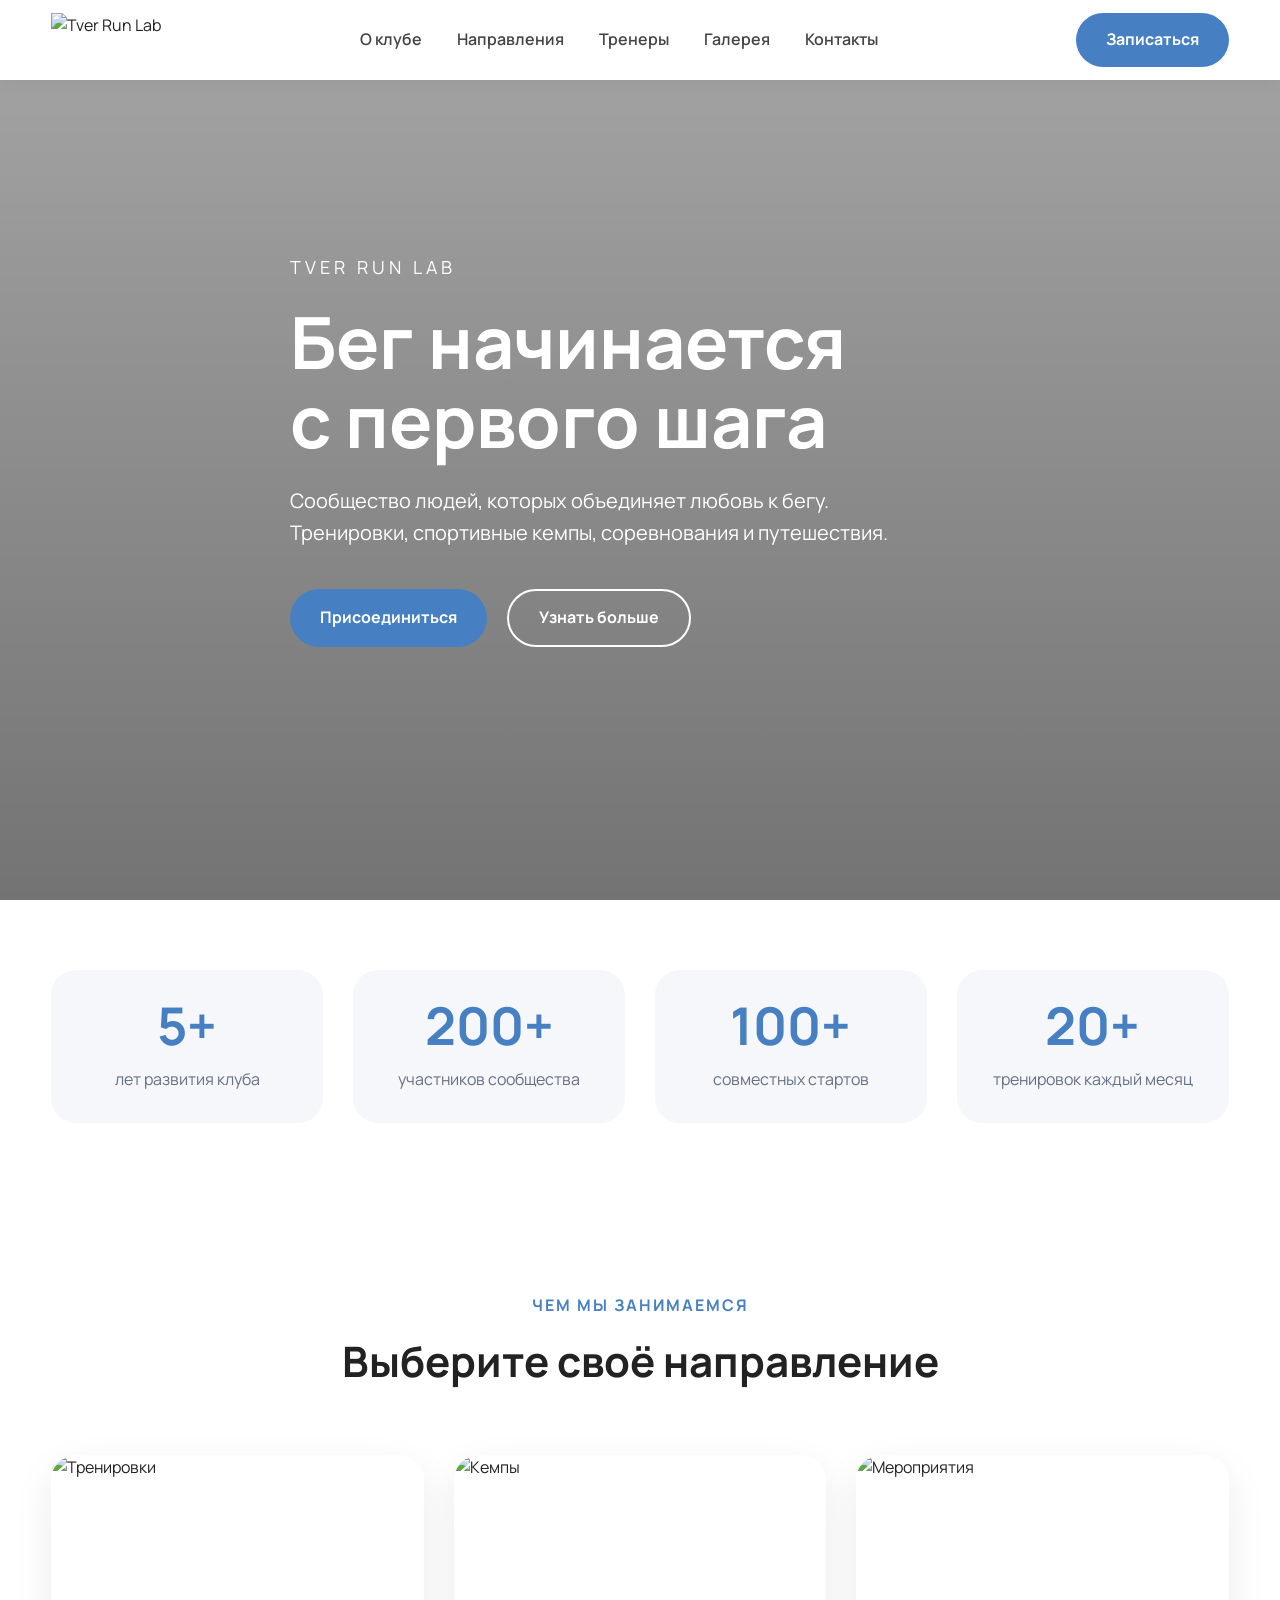
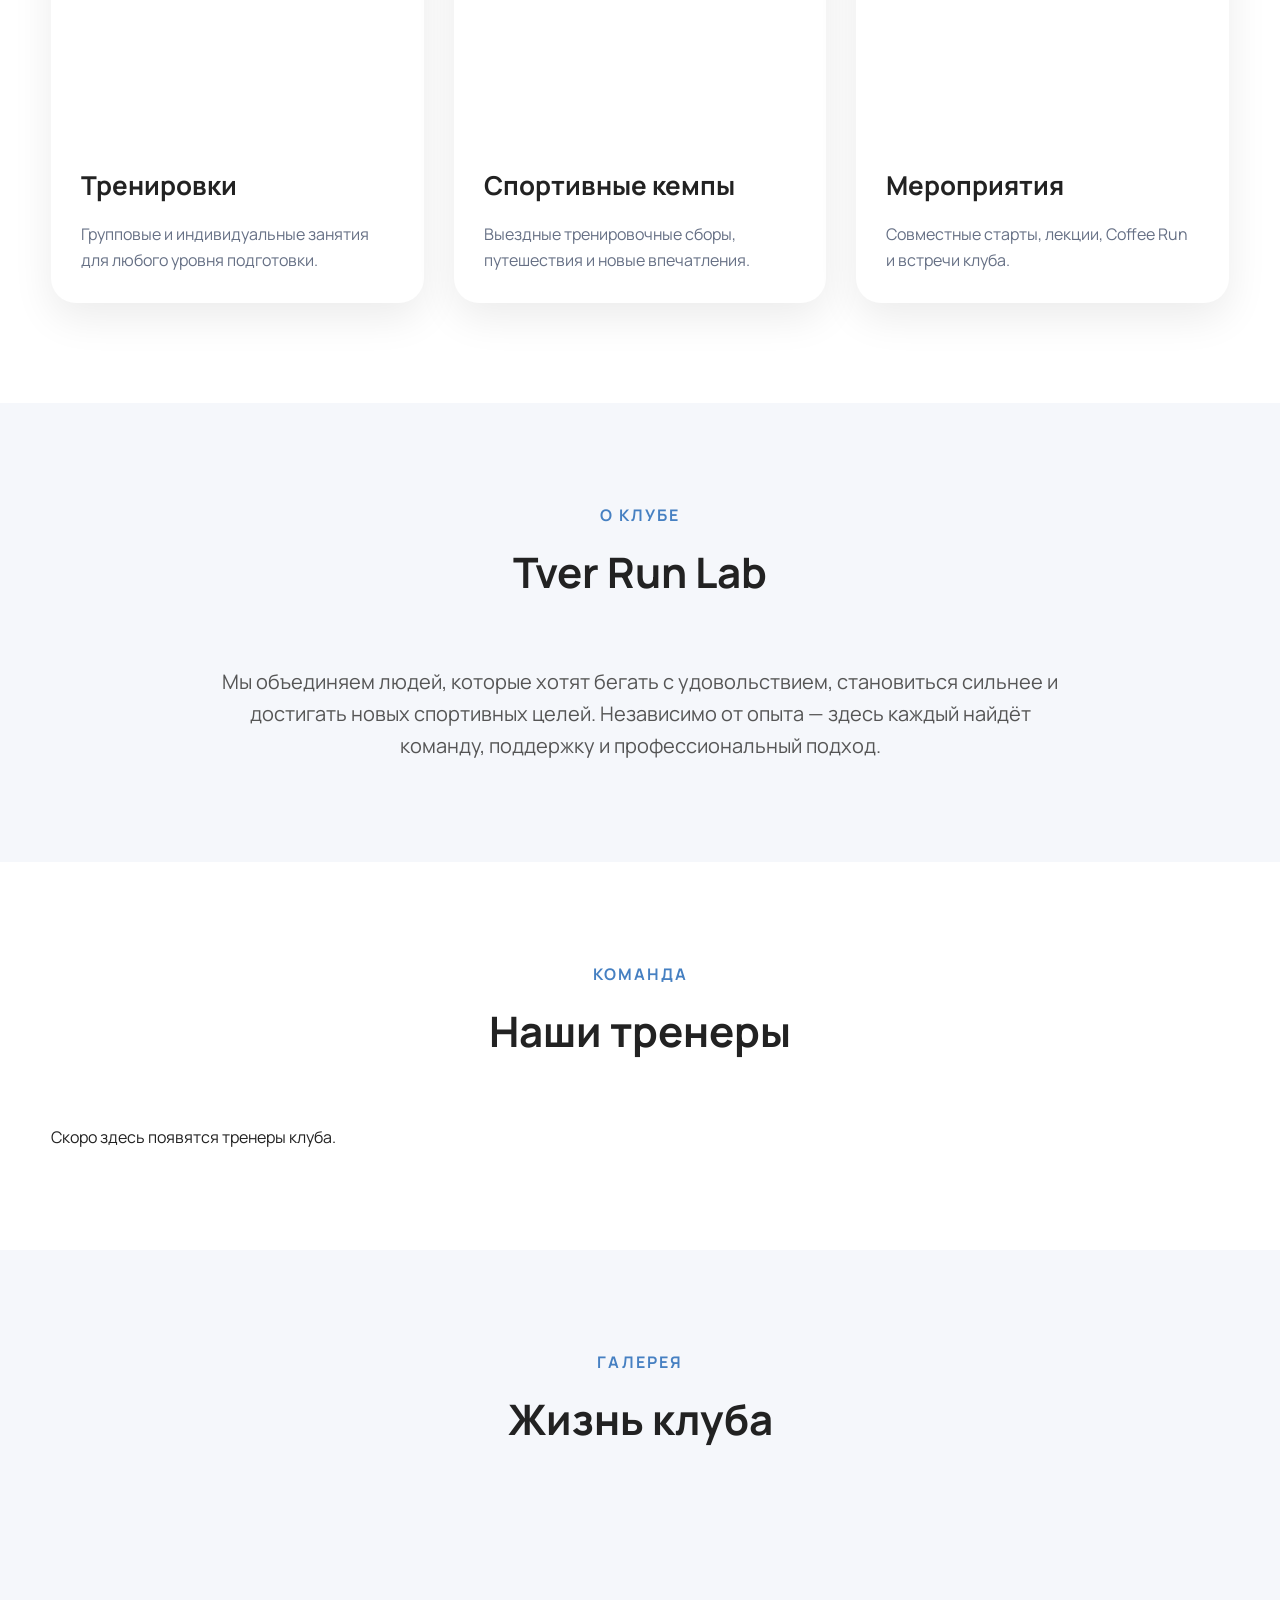
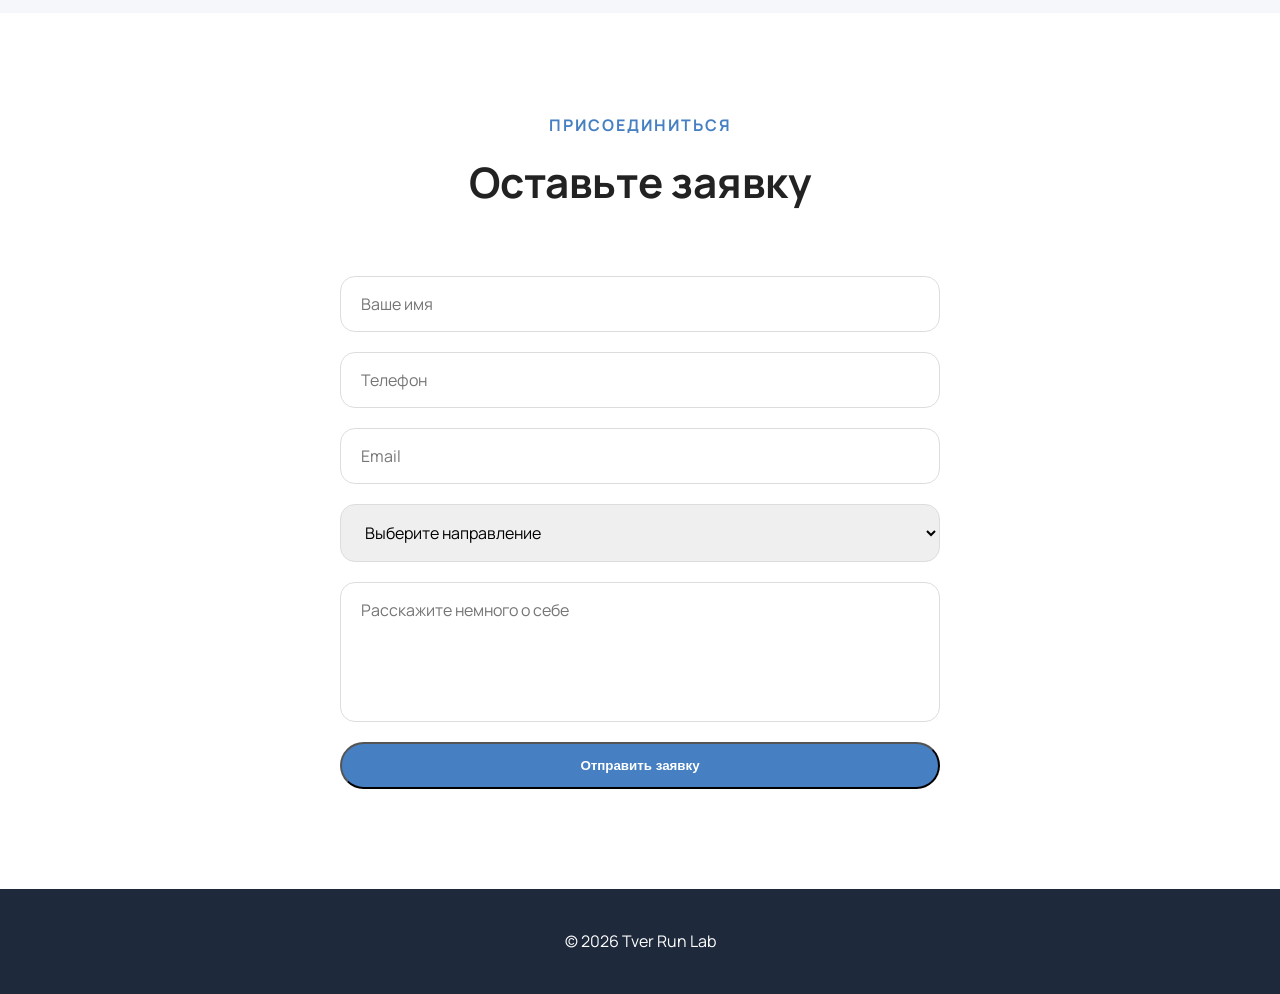
==== index.html @ f37afb6f "Первый вариант сайта Tver Run Lab" ====
<!DOCTYPE html>
<html lang="ru">

<head>
    <meta charset="UTF-8">
    <meta name="viewport" content="width=device-width, initial-scale=1.0">

    <title>Tver Run Lab | Беговой клуб Твери</title>

    <meta name="description"
        content="Tver Run Lab — беговой клуб Твери. Групповые и индивидуальные тренировки, спортивные кемпы, подготовка к соревнованиям и дружное беговое сообщество.">

    <link rel="stylesheet" href="assets/css/style.css">

    <link rel="preconnect" href="https://fonts.googleapis.com">
    <link rel="preconnect" href="https://fonts.gstatic.com" crossorigin>

    <link href="https://fonts.googleapis.com/css2?family=Manrope:wght@300;400;500;600;700;800&display=swap"
        rel="stylesheet">
</head>

<body>

    <!-- ================= HEADER ================= -->

    <header class="header">

        <div class="container">

            <a href="#" class="logo">
                <img src="assets/img/logo/logo.png" alt="Tver Run Lab">
            </a>

            <nav class="nav">

                <a href="#about">О клубе</a>
                <a href="#directions">Направления</a>
                <a href="#coaches">Тренеры</a>
                <a href="#gallery">Галерея</a>
                <a href="#contacts">Контакты</a>

            </nav>

            <a href="#registration" class="btn btn-primary">
                Записаться
            </a>

        </div>

    </header>

    <!-- ================= HERO ================= -->

    <section class="hero">

        <div class="hero-overlay"></div>

        <div class="container hero-content">

            <span class="hero-label">
                TVER RUN LAB
            </span>

            <h1>
                Бег начинается
                <br>
                с первого шага
            </h1>

            <p>
                Сообщество людей, которых объединяет любовь к бегу.
                Тренировки, спортивные кемпы, соревнования и путешествия.
            </p>

            <div class="hero-buttons">

                <a href="#registration" class="btn btn-primary">
                    Присоединиться
                </a>

                <a href="#about" class="btn btn-outline">
                    Узнать больше
                </a>

            </div>

        </div>
     </section>
<!-- ================= СТАТИСТИКА ================= -->

<section class="stats">

    <div class="container">

        <div class="stats-grid">


            <div class="stat-item">

                <strong>5+</strong>

                <span>
                    лет развития клуба
                </span>

            </div>


            <div class="stat-item">

                <strong>200+</strong>

                <span>
                    участников сообщества
                </span>

            </div>


            <div class="stat-item">

                <strong>100+</strong>

                <span>
                    совместных стартов
                </span>

            </div>


            <div class="stat-item">

                <strong>20+</strong>

                <span>
                    тренировок каждый месяц
                </span>

            </div>


        </div>

    </div>

</section>

    <!-- ================= НАПРАВЛЕНИЯ ================= -->

    <section id="directions" class="section">

        <div class="container">

            <div class="section-title">

                <span>Чем мы занимаемся</span>

                <h2>Выберите своё направление</h2>

            </div>

            <div class="cards">

                <article class="card">

                    <img src="assets/img/training/training.jpg" alt="Тренировки">

                    <div class="card-content">

                        <h3>Тренировки</h3>

                        <p>
                            Групповые и индивидуальные занятия для любого уровня подготовки.
                        </p>

                    </div>

                </article>

                <article class="card">

                    <img src="assets/img/camps/camp.jpg" alt="Кемпы">

                    <div class="card-content">

                        <h3>Спортивные кемпы</h3>

                        <p>
                            Выездные тренировочные сборы, путешествия и новые впечатления.
                        </p>

                    </div>

                </article>

                <article class="card">

                    <img src="assets/img/events/event.jpg" alt="Мероприятия">

                    <div class="card-content">

                        <h3>Мероприятия</h3>

                        <p>
                            Совместные старты, лекции, Coffee Run и встречи клуба.
                        </p>

                    </div>

                </article>

            </div>

        </div>

    </section>

    <!-- ================= О КЛУБЕ ================= -->

    <section id="about" class="section light">

        <div class="container">

            <div class="section-title">

                <span>О клубе</span>

                <h2>Tver Run Lab</h2>

            </div>

            <p class="about-text">

                Мы объединяем людей, которые хотят бегать с удовольствием,
                становиться сильнее и достигать новых спортивных целей.
                Независимо от опыта — здесь каждый найдёт команду,
                поддержку и профессиональный подход.

            </p>

        </div>

    </section>

    <!-- ================= ТРЕНЕРЫ ================= -->

    <section id="coaches" class="section">

        <div class="container">

            <div class="section-title">

                <span>Команда</span>

                <h2>Наши тренеры</h2>

            </div>

            <p class="coming">

                Скоро здесь появятся тренеры клуба.

            </p>

        </div>

    </section>

    <!-- ================= ГАЛЕРЕЯ ================= -->

    <section id="gallery" class="section light">

        <div class="container">

            <div class="section-title">

                <span>Галерея</span>

                <h2>Жизнь клуба</h2>

            </div>

        </div>

    </section>

    <!-- ================= РЕГИСТРАЦИЯ ================= -->

    <section id="registration" class="section">

        <div class="container">

            <div class="section-title">

                <span>Присоединиться</span>

                <h2>Оставьте заявку</h2>

            </div>

            <form class="registration-form">

                <input type="text" placeholder="Ваше имя" required>

                <input type="tel" placeholder="Телефон" required>

                <input type="email" placeholder="Email">

                <select>

                    <option>Выберите направление</option>
                    <option>Групповые тренировки</option>
                    <option>Индивидуальные занятия</option>
                    <option>Спортивный кемп</option>
                    <option>Подготовка к соревнованиям</option>

                </select>

                <textarea placeholder="Расскажите немного о себе"></textarea>

                <button class="btn btn-primary" type="submit">
                    Отправить заявку
                </button>

            </form>

        </div>

    </section>

    <!-- ================= FOOTER ================= -->

    <footer id="contacts" class="footer">

        <div class="container">

            <p>
                © 2026 Tver Run Lab
            </p>

        </div>

    </footer>

    <script src="assets/js/script.js"></script>

</body>

</html>
---- assets/css/style.css ----
/* =========================
   TVER RUN LAB
   Main Styles
========================= */

:root {

    --primary: #4680c2;
    --primary-dark: #315f95;
    --accent: #6fa8ff;

    --text: #222;
    --gray: #667085;

    --bg: #ffffff;
    --light: #f5f7fb;

    --shadow: 0 15px 40px rgba(0,0,0,.08);

}


/* =========================
   RESET
========================= */


* {
    margin:0;
    padding:0;
    box-sizing:border-box;
}


html {
    scroll-behavior:smooth;
}


body {

    font-family:"Manrope", Arial, sans-serif;

    color:var(--text);

    background:var(--bg);

    line-height:1.6;

}


img {

    max-width:100%;

    display:block;

}


a {

    text-decoration:none;

    color:inherit;

}


/* =========================
   CONTAINER
========================= */


.container {

    width:min(1200px,92%);

    margin:auto;

}


/* =========================
   BUTTONS
========================= */


.btn {

    display:inline-flex;

    align-items:center;

    justify-content:center;

    padding:14px 30px;

    border-radius:40px;

    font-weight:700;

    transition:.3s;

    cursor:pointer;

}


.btn-primary {

    background:var(--primary);

    color:white;

}


.btn-primary:hover {

    background:var(--primary-dark);

    transform:translateY(-3px);

}


.btn-outline {

    border:2px solid white;

    color:white;

}


.btn-outline:hover {

    background:white;

    color:var(--primary);

}


/* =========================
   HEADER
========================= */


.header {

    position:fixed;

    top:0;

    left:0;

    width:100%;

    height:80px;

    background:white;

    z-index:1000;

    box-shadow:0 5px 20px rgba(0,0,0,.05);

}


.header .container {

    height:100%;

    display:flex;

    align-items:center;

    justify-content:space-between;

}


.logo img {

    height:55px;

}


.nav {

    display:flex;

    gap:35px;

}


.nav a {

    font-weight:600;

    color:#444;

    transition:.3s;

}


.nav a:hover {

    color:var(--primary);

}


/* =========================
   HERO
========================= */


.hero {

    height:100vh;

    min-height:650px;

    position:relative;

    display:flex;

    align-items:center;

    background:

    linear-gradient(
        rgba(0,0,0,.35),
        rgba(0,0,0,.55)
    ),

    url("../img/hero/hero.jpg");

    background-size:cover;

    background-position:center;

}


.hero-content {

    position:relative;

    z-index:2;

    color:white;

    max-width:700px;

}


.hero-label {

    display:block;

    font-size:18px;

    letter-spacing:4px;

    margin-bottom:20px;

}


.hero h1 {

    font-size:clamp(42px,6vw,72px);

    line-height:1.1;

    margin-bottom:25px;

}


.hero p {

    font-size:20px;

    max-width:600px;

    margin-bottom:40px;

}


.hero-buttons {

    display:flex;

    gap:20px;

}


/* =========================
   SECTIONS
========================= */


.section {

    padding:100px 0;

}


.section.light {

    background:var(--light);

}


.section-title {

    text-align:center;

    margin-bottom:60px;

}


.section-title span {

    color:var(--primary);

    font-weight:700;

    text-transform:uppercase;

    letter-spacing:2px;

}


.section-title h2 {

    font-size:42px;

    margin-top:10px;

}


/* =========================
   CARDS
========================= */


.cards {

    display:grid;

    grid-template-columns:repeat(3,1fr);

    gap:30px;

}


.card {

    background:white;

    border-radius:25px;

    overflow:hidden;

    box-shadow:var(--shadow);

    transition:.3s;

}


.card:hover {

    transform:translateY(-10px);

}


.card img {

    height:280px;

    width:100%;

    object-fit:cover;

}


.card-content {

    padding:30px;

}


.card h3 {

    font-size:26px;

    margin-bottom:15px;

}


.card p {

    color:var(--gray);

}


/* =========================
   ABOUT
========================= */


.about-text {

    max-width:850px;

    margin:auto;

    text-align:center;

    font-size:20px;

    color:#555;

}


/* =========================
   FORM
========================= */


.registration-form {

    max-width:600px;

    margin:auto;

    display:flex;

    flex-direction:column;

    gap:20px;

}


.registration-form input,
.registration-form select,
.registration-form textarea {

    padding:16px 20px;

    border:1px solid #ddd;

    border-radius:15px;

    font-size:16px;

    font-family:inherit;

}


.registration-form textarea {

    height:140px;

    resize:none;

}


/* =========================
   FOOTER
========================= */


.footer {

    background:#1e293b;

    color:white;

    padding:40px 0;

    text-align:center;

}


/* =========================
   MOBILE
========================= */


@media(max-width:900px){


    .nav {

        display:none;

    }


    .cards {

        grid-template-columns:1fr;

    }


    .hero h1 {

        font-size:42px;

    }


    .hero-buttons {

        flex-direction:column;

        align-items:flex-start;

    }


    .section-title h2 {

        font-size:32px;

    }


}
/* =========================
   STATS
========================= */


.stats {

    background:white;

    padding:70px 0;

}


.stats-grid {

    display:grid;

    grid-template-columns:repeat(4,1fr);

    gap:30px;

}


.stat-item {

    text-align:center;

    padding:30px;

    background:var(--light);

    border-radius:25px;

    transition:.3s;

}


.stat-item:hover {

    transform:translateY(-8px);

    box-shadow:var(--shadow);

}


.stat-item strong {

    display:block;

    font-size:52px;

    line-height:1;

    color:var(--primary);

    margin-bottom:15px;

}


.stat-item span {

    color:var(--gray);

    font-size:16px;

}


/* mobile */

@media(max-width:900px){

    .stats-grid {

        grid-template-columns:repeat(2,1fr);

    }

}


@media(max-width:500px){

    .stats-grid {

        grid-template-columns:1fr;

    }

}
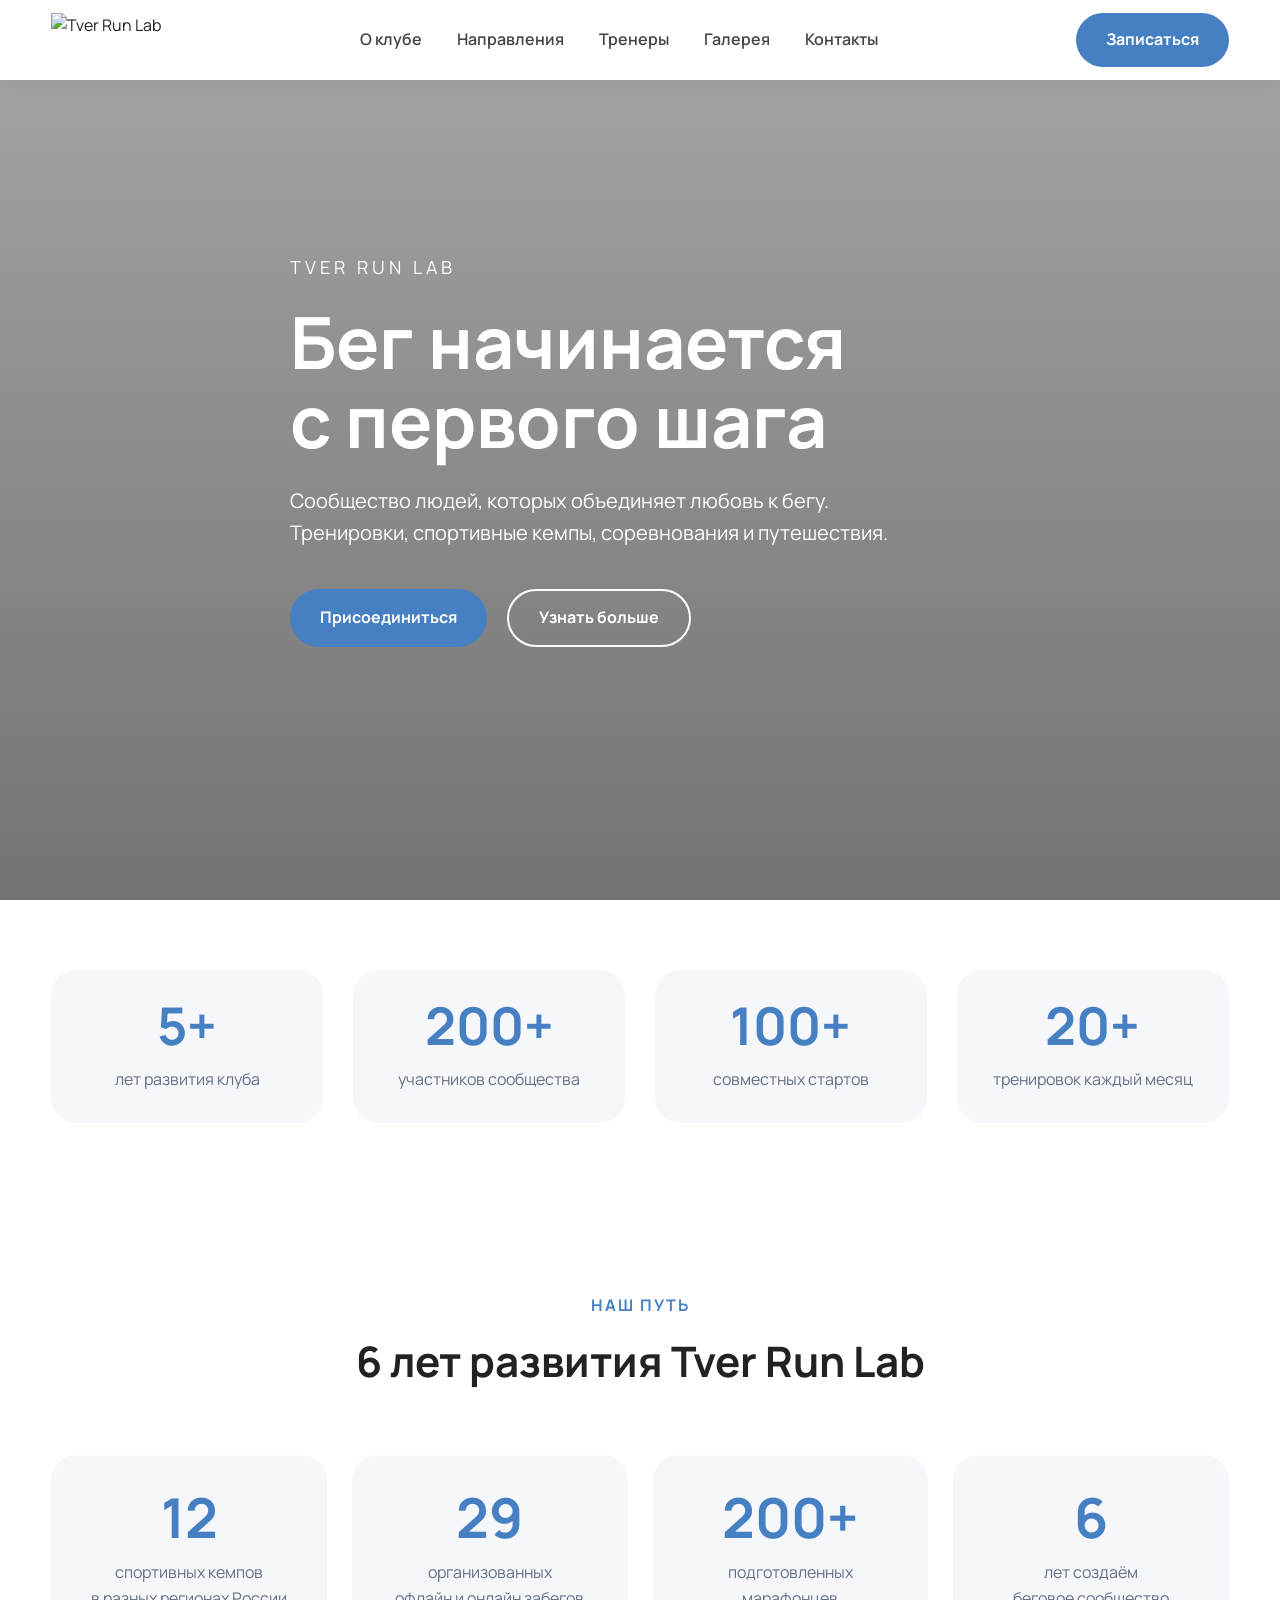
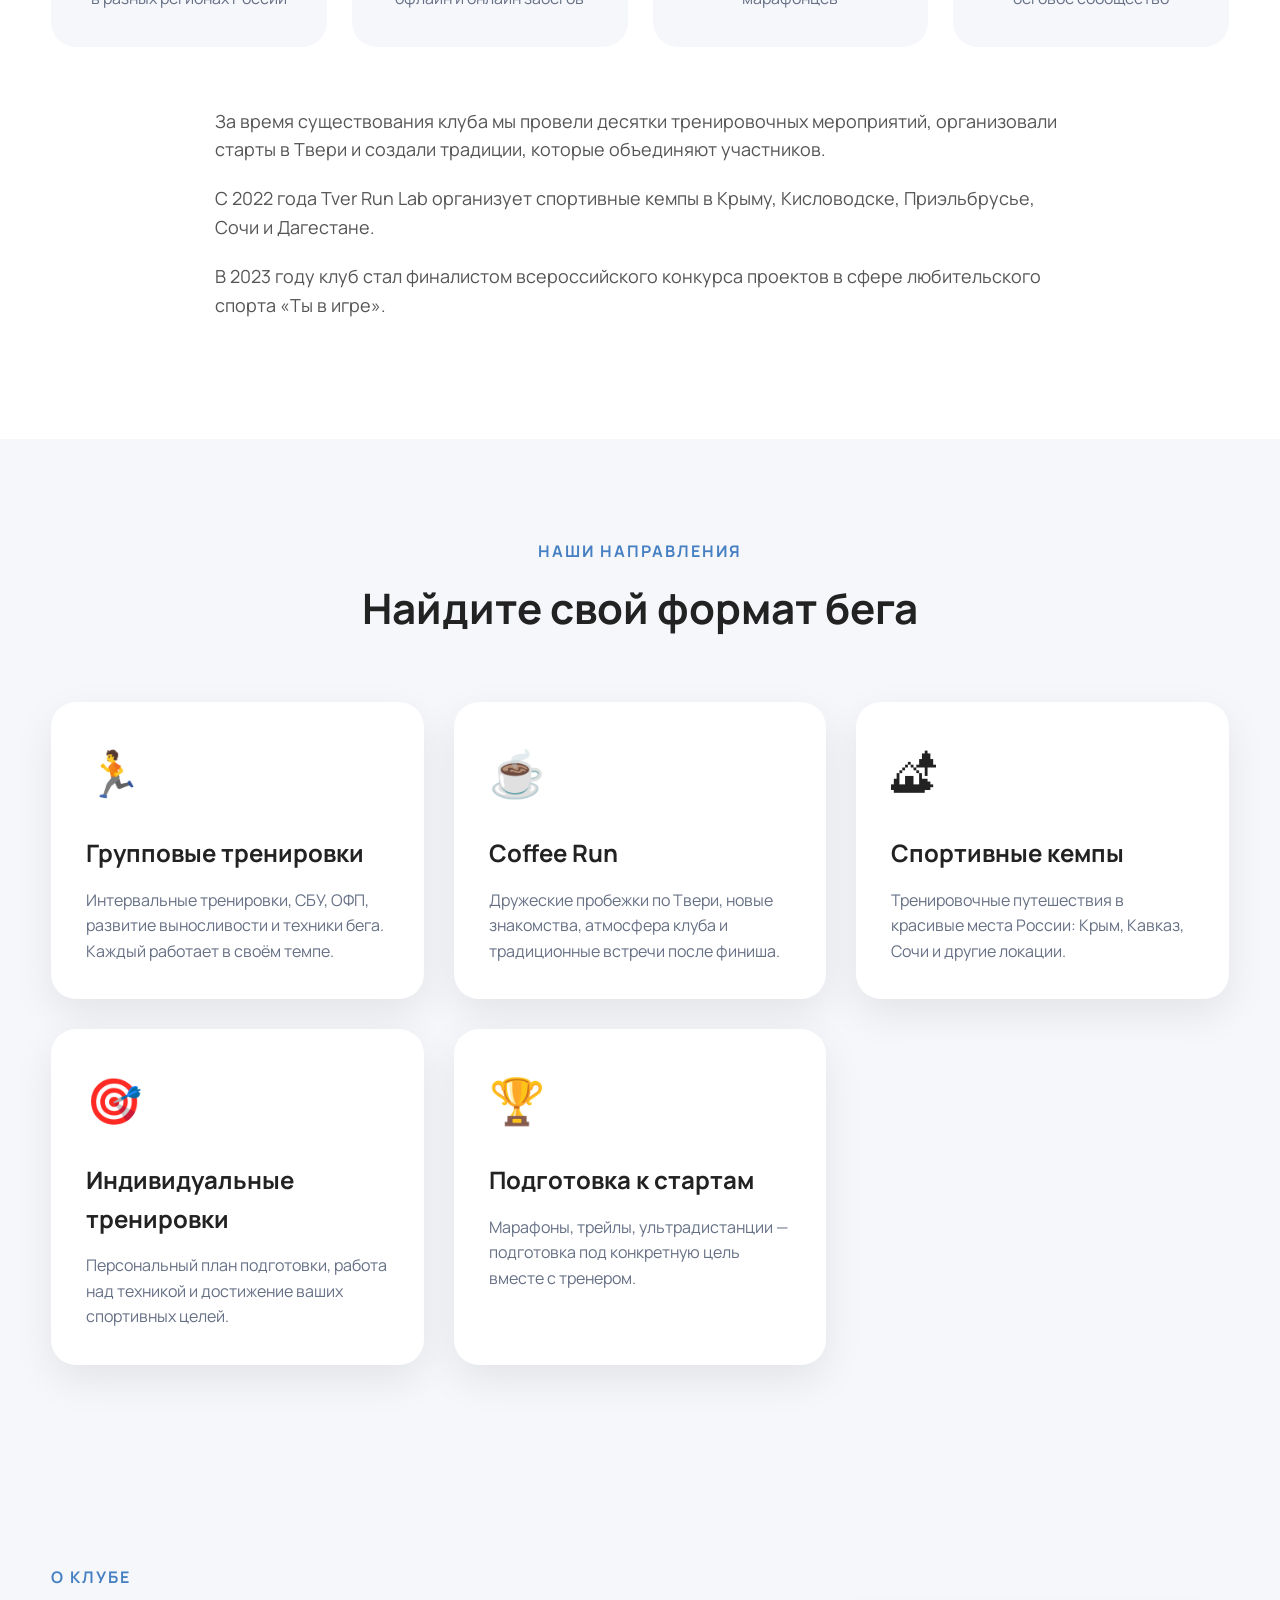
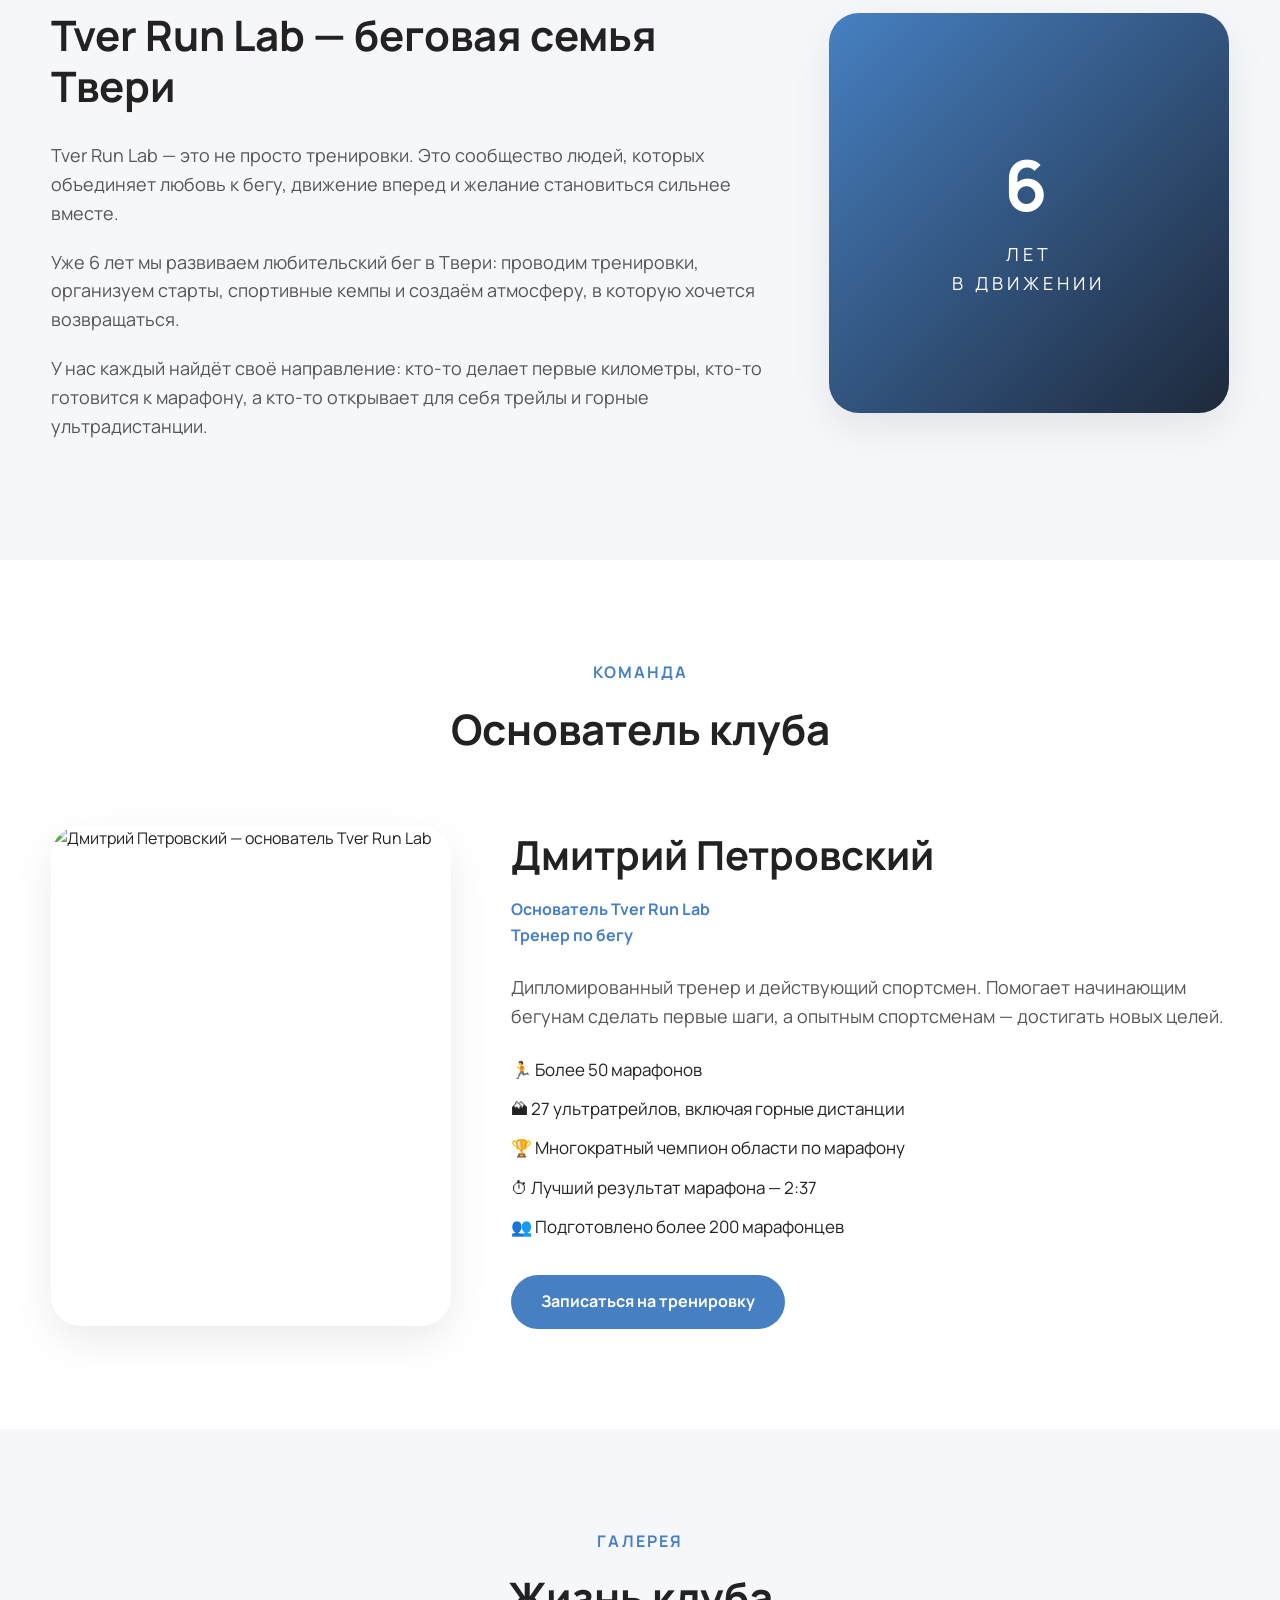
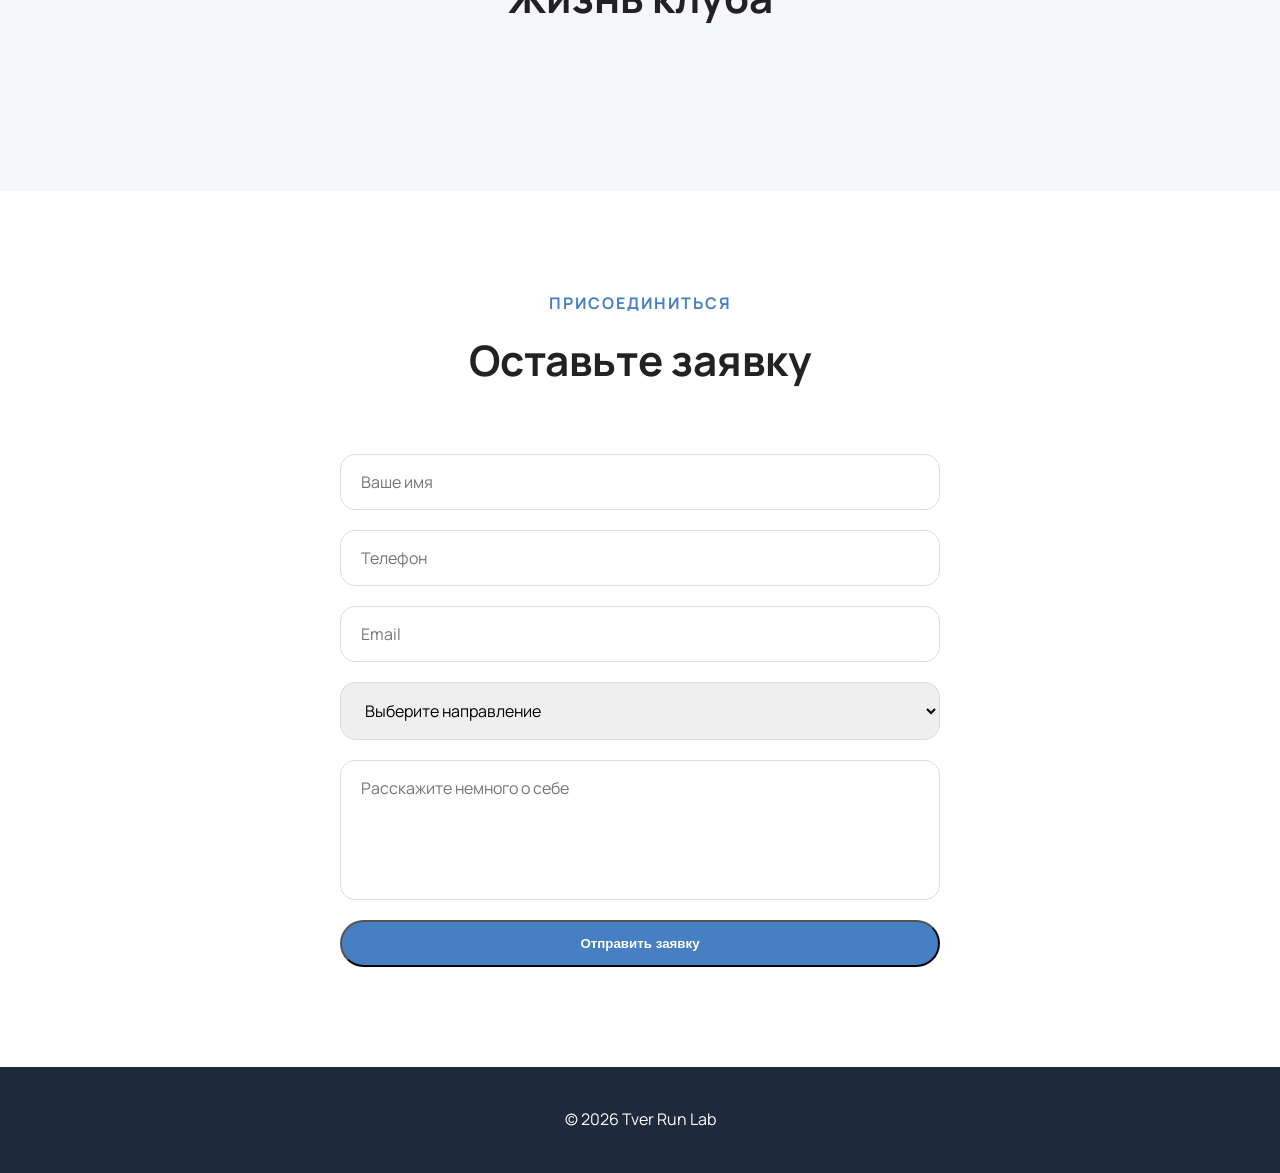
==== commit 6c66e8bd: "Добавлены блоки о клубе, направления и тренер" ====
--- a/index.html
+++ b/index.html
@@ -144,127 +144,440 @@
     </div>
 
 </section>
-
-    <!-- ================= НАПРАВЛЕНИЯ ================= -->
-
-    <section id="directions" class="section">
-
-        <div class="container">
-
-            <div class="section-title">
-
-                <span>Чем мы занимаемся</span>
-
-                <h2>Выберите своё направление</h2>
-
-            </div>
-
-            <div class="cards">
-
-                <article class="card">
-
-                    <img src="assets/img/training/training.jpg" alt="Тренировки">
-
-                    <div class="card-content">
-
-                        <h3>Тренировки</h3>
-
-                        <p>
-                            Групповые и индивидуальные занятия для любого уровня подготовки.
-                        </p>
-
-                    </div>
-
-                </article>
-
-                <article class="card">
-
-                    <img src="assets/img/camps/camp.jpg" alt="Кемпы">
-
-                    <div class="card-content">
-
-                        <h3>Спортивные кемпы</h3>
-
-                        <p>
-                            Выездные тренировочные сборы, путешествия и новые впечатления.
-                        </p>
-
-                    </div>
-
-                </article>
-
-                <article class="card">
-
-                    <img src="assets/img/events/event.jpg" alt="Мероприятия">
-
-                    <div class="card-content">
-
-                        <h3>Мероприятия</h3>
-
-                        <p>
-                            Совместные старты, лекции, Coffee Run и встречи клуба.
-                        </p>
-
-                    </div>
-
-                </article>
-
-            </div>
-
-        </div>
-
-    </section>
-
-    <!-- ================= О КЛУБЕ ================= -->
-
-    <section id="about" class="section light">
-
-        <div class="container">
-
-            <div class="section-title">
-
-                <span>О клубе</span>
-
-                <h2>Tver Run Lab</h2>
-
-            </div>
-
-            <p class="about-text">
-
-                Мы объединяем людей, которые хотят бегать с удовольствием,
-                становиться сильнее и достигать новых спортивных целей.
-                Независимо от опыта — здесь каждый найдёт команду,
-                поддержку и профессиональный подход.
-
+<!-- ================= ИСТОРИЯ И ДОСТИЖЕНИЯ ================= -->
+
+<section class="achievements">
+
+    <div class="container">
+
+
+        <div class="section-title">
+
+            <span>
+                Наш путь
+            </span>
+
+            <h2>
+                6 лет развития Tver Run Lab
+            </h2>
+
+        </div>
+
+
+
+        <div class="achievement-grid">
+
+
+            <div class="achievement-item">
+
+                <strong>
+                    12
+                </strong>
+
+                <span>
+                    спортивных кемпов
+                    <br>
+                    в разных регионах России
+                </span>
+
+            </div>
+
+
+
+            <div class="achievement-item">
+
+                <strong>
+                    29
+                </strong>
+
+                <span>
+                    организованных
+                    <br>
+                    офлайн и онлайн забегов
+                </span>
+
+            </div>
+
+
+
+            <div class="achievement-item">
+
+                <strong>
+                    200+
+                </strong>
+
+                <span>
+                    подготовленных
+                    <br>
+                    марафонцев
+                </span>
+
+            </div>
+
+
+
+            <div class="achievement-item">
+
+                <strong>
+                    6
+                </strong>
+
+                <span>
+                    лет создаём
+                    <br>
+                    беговое сообщество
+                </span>
+
+            </div>
+
+
+        </div>
+
+
+
+        <div class="achievement-text">
+
+
+            <p>
+                За время существования клуба мы провели
+                десятки тренировочных мероприятий, организовали
+                старты в Твери и создали традиции, которые
+                объединяют участников.
             </p>
 
-        </div>
-
-    </section>
-
-    <!-- ================= ТРЕНЕРЫ ================= -->
-
-    <section id="coaches" class="section">
-
-        <div class="container">
-
-            <div class="section-title">
-
-                <span>Команда</span>
-
-                <h2>Наши тренеры</h2>
-
-            </div>
-
-            <p class="coming">
-
-                Скоро здесь появятся тренеры клуба.
-
+
+            <p>
+                С 2022 года Tver Run Lab организует спортивные
+                кемпы в Крыму, Кисловодске, Приэльбрусье,
+                Сочи и Дагестане.
             </p>
 
-        </div>
-
-    </section>
+
+            <p>
+                В 2023 году клуб стал финалистом всероссийского
+                конкурса проектов в сфере любительского спорта
+                «Ты в игре».
+            </p>
+
+
+        </div>
+
+
+    </div>
+
+</section>
+
+<!-- ================= НАПРАВЛЕНИЯ ================= -->
+
+<section id="directions" class="directions section">
+
+    <div class="container">
+
+
+        <div class="section-title">
+
+            <span>
+                Наши направления
+            </span>
+
+            <h2>
+                Найдите свой формат бега
+            </h2>
+
+        </div>
+
+
+
+        <div class="direction-grid">
+
+
+            <article class="direction-card">
+
+                <div class="direction-icon">
+                    🏃
+                </div>
+
+                <h3>
+                    Групповые тренировки
+                </h3>
+
+                <p>
+                    Интервальные тренировки, СБУ, ОФП,
+                    развитие выносливости и техники бега.
+                    Каждый работает в своём темпе.
+                </p>
+
+            </article>
+
+
+
+            <article class="direction-card">
+
+                <div class="direction-icon">
+                    ☕
+                </div>
+
+                <h3>
+                    Coffee Run
+                </h3>
+
+                <p>
+                    Дружеские пробежки по Твери,
+                    новые знакомства, атмосфера клуба
+                    и традиционные встречи после финиша.
+                </p>
+
+            </article>
+
+
+
+            <article class="direction-card">
+
+                <div class="direction-icon">
+                    🏕
+                </div>
+
+                <h3>
+                    Спортивные кемпы
+                </h3>
+
+                <p>
+                    Тренировочные путешествия в красивые
+                    места России: Крым, Кавказ, Сочи
+                    и другие локации.
+                </p>
+
+            </article>
+
+
+
+            <article class="direction-card">
+
+                <div class="direction-icon">
+                    🎯
+                </div>
+
+                <h3>
+                    Индивидуальные тренировки
+                </h3>
+
+                <p>
+                    Персональный план подготовки,
+                    работа над техникой и достижение
+                    ваших спортивных целей.
+                </p>
+
+            </article>
+
+
+
+            <article class="direction-card">
+
+                <div class="direction-icon">
+                    🏆
+                </div>
+
+                <h3>
+                    Подготовка к стартам
+                </h3>
+
+                <p>
+                    Марафоны, трейлы, ультрадистанции —
+                    подготовка под конкретную цель
+                    вместе с тренером.
+                </p>
+
+            </article>
+
+
+        </div>
+
+
+    </div>
+
+</section>
+
+   <!-- ================= О КЛУБЕ ================= -->
+
+<section id="about" class="about-section">
+
+    <div class="container">
+
+        <div class="about-grid">
+
+
+            <div class="about-content">
+
+                <span class="section-label">
+                    О клубе
+                </span>
+
+
+                <h2>
+                    Tver Run Lab —
+                    беговая семья Твери
+                </h2>
+
+
+                <p>
+                    Tver Run Lab — это не просто тренировки.
+                    Это сообщество людей, которых объединяет
+                    любовь к бегу, движение вперед и желание
+                    становиться сильнее вместе.
+                </p>
+
+
+                <p>
+                    Уже 6 лет мы развиваем любительский бег
+                    в Твери: проводим тренировки, организуем
+                    старты, спортивные кемпы и создаём атмосферу,
+                    в которую хочется возвращаться.
+                </p>
+
+
+                <p>
+                    У нас каждый найдёт своё направление:
+                    кто-то делает первые километры,
+                    кто-то готовится к марафону,
+                    а кто-то открывает для себя трейлы
+                    и горные ультрадистанции.
+                </p>
+
+
+            </div>
+
+
+            <div class="about-card">
+
+
+                <div class="about-number">
+
+                    <strong>
+                        6
+                    </strong>
+
+                    <span>
+                        ЛЕТ
+                        <br>
+                        В ДВИЖЕНИИ
+                    </span>
+
+                </div>
+
+
+            </div>
+
+
+        </div>
+
+    </div>
+
+</section>
+
+  <!-- ================= ТРЕНЕР ================= -->
+
+<section id="coaches" class="coach-section">
+
+    <div class="container">
+
+
+        <div class="section-title">
+
+            <span>
+                Команда
+            </span>
+
+            <h2>
+                Основатель клуба
+            </h2>
+
+        </div>
+
+
+
+        <div class="coach-grid">
+
+
+            <div class="coach-photo">
+
+                <img 
+                src="assets/img/coach/dmitriy.jpg"
+                alt="Дмитрий Петровский — основатель Tver Run Lab">
+
+            </div>
+
+
+
+            <div class="coach-content">
+
+
+                <h3>
+                    Дмитрий Петровский
+                </h3>
+
+
+                <span class="coach-role">
+                    Основатель Tver Run Lab
+                    <br>
+                    Тренер по бегу
+                </span>
+
+
+
+                <p>
+                    Дипломированный тренер и действующий спортсмен.
+                    Помогает начинающим бегунам сделать первые шаги,
+                    а опытным спортсменам — достигать новых целей.
+                </p>
+
+
+                <ul class="coach-list">
+
+
+                    <li>
+                        🏃 Более 50 марафонов
+                    </li>
+
+
+                    <li>
+                        🏔 27 ультратрейлов,
+                        включая горные дистанции
+                    </li>
+
+
+                    <li>
+                        🏆 Многократный чемпион области
+                        по марафону
+                    </li>
+
+
+                    <li>
+                        ⏱ Лучший результат марафона — 2:37
+                    </li>
+
+
+                    <li>
+                        👥 Подготовлено более 200 марафонцев
+                    </li>
+
+
+                </ul>
+
+
+                <a href="#registration" class="btn btn-primary">
+                    Записаться на тренировку
+                </a>
+
+
+            </div>
+
+
+        </div>
+
+
+    </div>
+
+</section>
 
     <!-- ================= ГАЛЕРЕЯ ================= -->
 
--- a/assets/css/style.css
+++ b/assets/css/style.css
@@ -653,4 +653,490 @@
 
     }
 
+}
+/* =========================
+   ABOUT CLUB
+========================= */
+
+
+.about-section {
+
+    padding:100px 0;
+
+    background:var(--light);
+
+}
+
+
+.about-grid {
+
+    display:grid;
+
+    grid-template-columns:1fr 400px;
+
+    gap:60px;
+
+    align-items:center;
+
+}
+
+
+.section-label {
+
+    color:var(--primary);
+
+    font-weight:700;
+
+    text-transform:uppercase;
+
+    letter-spacing:2px;
+
+}
+
+
+.about-content h2 {
+
+    font-size:42px;
+
+    line-height:1.2;
+
+    margin:20px 0 30px;
+
+}
+
+
+.about-content p {
+
+    font-size:18px;
+
+    color:#555;
+
+    margin-bottom:20px;
+
+}
+
+
+.about-card {
+
+    height:400px;
+
+    border-radius:30px;
+
+    background:
+
+    linear-gradient(
+        135deg,
+        var(--primary),
+        #1e293b
+    );
+
+    display:flex;
+
+    align-items:center;
+
+    justify-content:center;
+
+    color:white;
+
+    box-shadow:var(--shadow);
+
+}
+
+
+.about-number {
+
+    text-align:center;
+
+}
+
+
+.about-number strong {
+
+    display:block;
+
+    font-size:70px;
+
+    letter-spacing:5px;
+
+}
+
+
+.about-number span {
+
+    font-size:18px;
+
+    letter-spacing:4px;
+
+}
+
+
+
+/* mobile */
+
+@media(max-width:900px){
+
+
+    .about-grid {
+
+        grid-template-columns:1fr;
+
+    }
+
+
+    .about-card {
+
+        height:300px;
+
+    }
+
+
+    .about-content h2 {
+
+        font-size:32px;
+
+    }
+
+
+}
+/* =========================
+   ACHIEVEMENTS
+========================= */
+
+
+.achievements {
+
+    padding:100px 0;
+
+    background:white;
+
+}
+
+
+.achievement-grid {
+
+    display:grid;
+
+    grid-template-columns:repeat(4,1fr);
+
+    gap:25px;
+
+    margin-bottom:60px;
+
+}
+
+
+.achievement-item {
+
+    background:var(--light);
+
+    border-radius:25px;
+
+    padding:35px 20px;
+
+    text-align:center;
+
+    transition:.3s;
+
+}
+
+
+.achievement-item:hover {
+
+    transform:translateY(-8px);
+
+    box-shadow:var(--shadow);
+
+}
+
+
+.achievement-item strong {
+
+    display:block;
+
+    font-size:55px;
+
+    color:var(--primary);
+
+    line-height:1;
+
+    margin-bottom:15px;
+
+}
+
+
+.achievement-item span {
+
+    color:var(--gray);
+
+    font-size:16px;
+
+}
+
+
+.achievement-text {
+
+    max-width:850px;
+
+    margin:auto;
+
+}
+
+
+.achievement-text p {
+
+    font-size:18px;
+
+    color:#555;
+
+    margin-bottom:20px;
+
+}
+
+
+
+@media(max-width:900px){
+
+
+    .achievement-grid {
+
+        grid-template-columns:repeat(2,1fr);
+
+    }
+
+}
+
+
+@media(max-width:500px){
+
+
+    .achievement-grid {
+
+        grid-template-columns:1fr;
+
+    }
+
+}
+/* =========================
+   DIRECTIONS
+========================= */
+
+
+.directions {
+
+    background:var(--light);
+
+}
+
+
+.direction-grid {
+
+    display:grid;
+
+    grid-template-columns:repeat(3,1fr);
+
+    gap:30px;
+
+}
+
+
+
+.direction-card {
+
+    background:white;
+
+    padding:35px;
+
+    border-radius:25px;
+
+    box-shadow:var(--shadow);
+
+    transition:.3s;
+
+}
+
+
+
+.direction-card:hover {
+
+    transform:translateY(-8px);
+
+}
+
+
+
+.direction-icon {
+
+    font-size:45px;
+
+    margin-bottom:25px;
+
+}
+
+
+
+.direction-card h3 {
+
+    font-size:24px;
+
+    margin-bottom:15px;
+
+}
+
+
+
+.direction-card p {
+
+    color:var(--gray);
+
+}
+
+
+
+@media(max-width:900px){
+
+
+    .direction-grid {
+
+        grid-template-columns:repeat(2,1fr);
+
+    }
+
+}
+
+
+
+@media(max-width:600px){
+
+
+    .direction-grid {
+
+        grid-template-columns:1fr;
+
+    }
+
+}
+/* =========================
+   COACH
+========================= */
+
+
+.coach-section {
+
+    padding:100px 0;
+
+    background:white;
+
+}
+
+
+
+.coach-grid {
+
+    display:grid;
+
+    grid-template-columns:400px 1fr;
+
+    gap:60px;
+
+    align-items:center;
+
+}
+
+
+
+.coach-photo img {
+
+    width:100%;
+
+    height:500px;
+
+    object-fit:cover;
+
+    border-radius:30px;
+
+    box-shadow:var(--shadow);
+
+}
+
+
+
+.coach-content h3 {
+
+    font-size:40px;
+
+    margin-bottom:10px;
+
+}
+
+
+
+.coach-role {
+
+    display:block;
+
+    color:var(--primary);
+
+    font-weight:700;
+
+    margin-bottom:25px;
+
+}
+
+
+
+.coach-content p {
+
+    color:#555;
+
+    font-size:18px;
+
+    margin-bottom:25px;
+
+}
+
+
+
+.coach-list {
+
+    list-style:none;
+
+    margin-bottom:35px;
+
+}
+
+
+
+.coach-list li {
+
+    margin-bottom:12px;
+
+    font-size:17px;
+
+}
+
+
+
+@media(max-width:900px){
+
+
+    .coach-grid {
+
+        grid-template-columns:1fr;
+
+    }
+
+
+    .coach-photo img {
+
+        height:400px;
+
+    }
+
+
+    .coach-content h3 {
+
+        font-size:32px;
+
+    }
+
 }
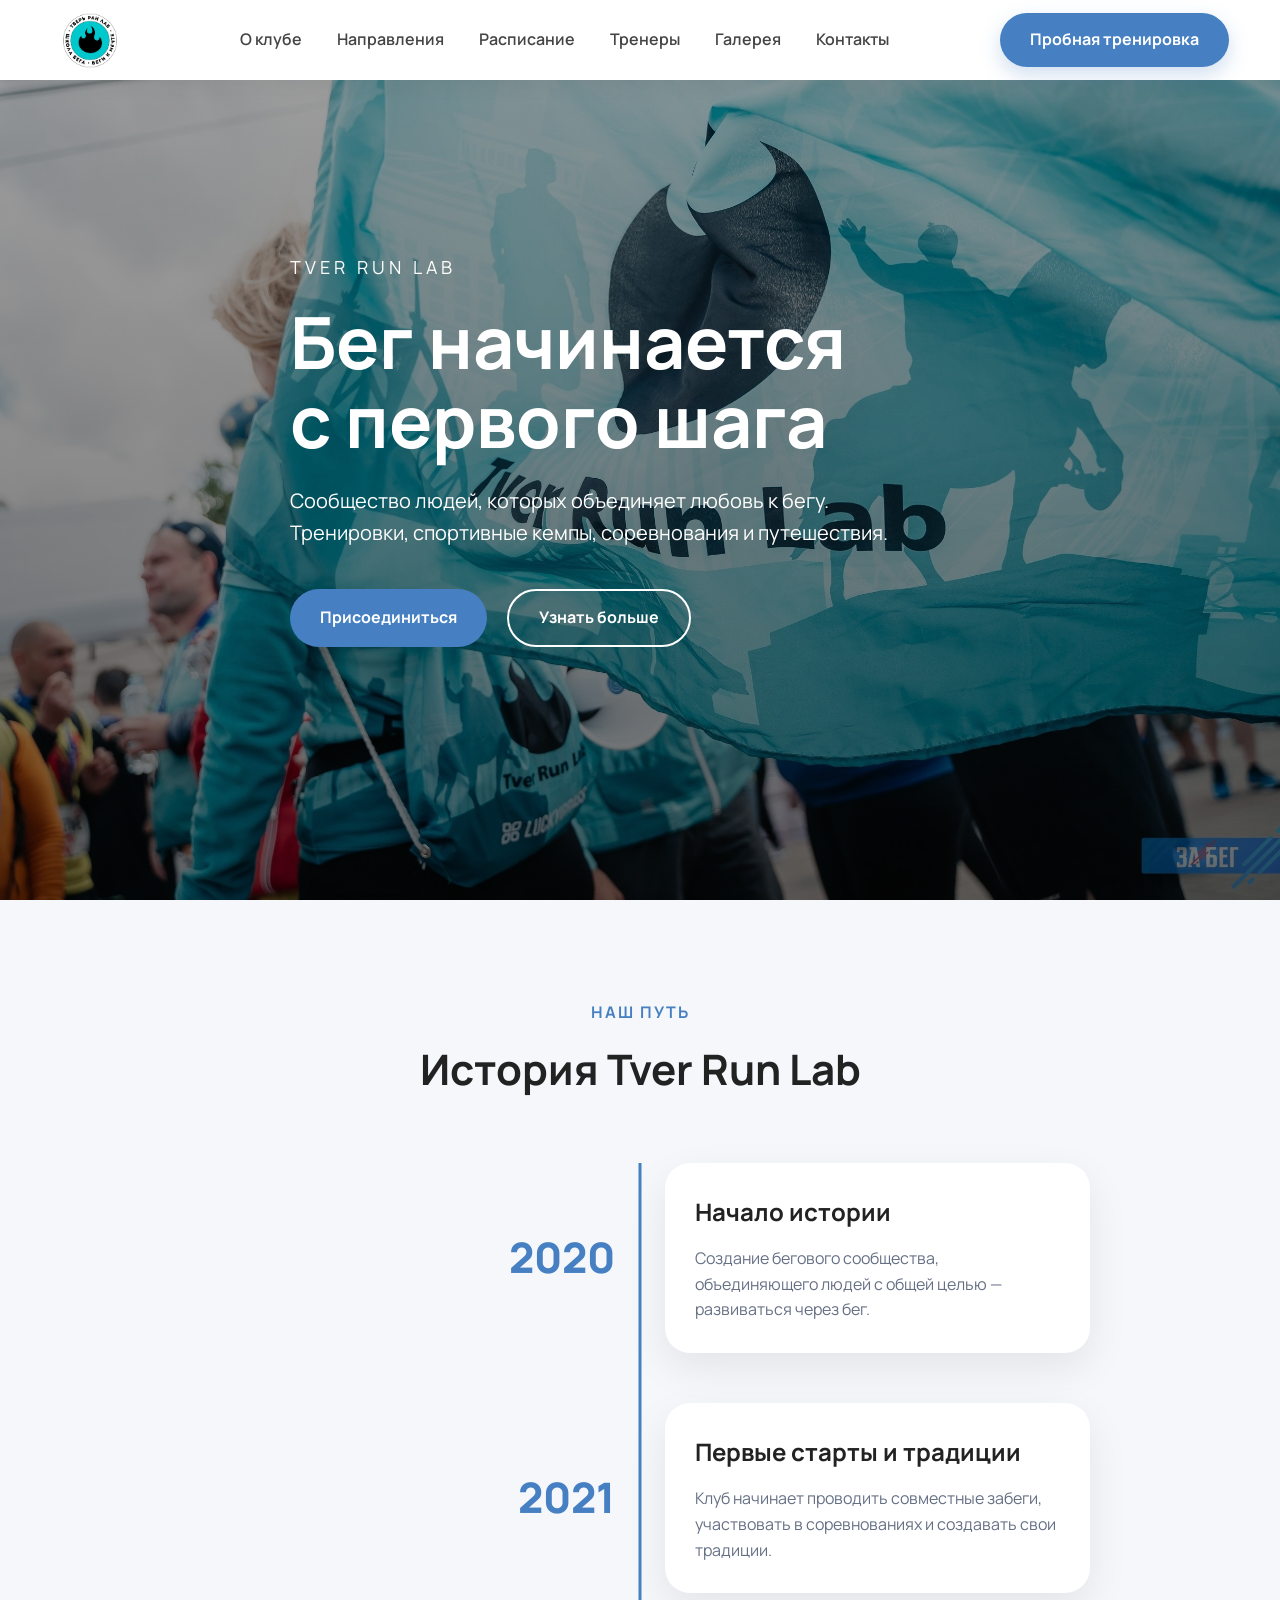
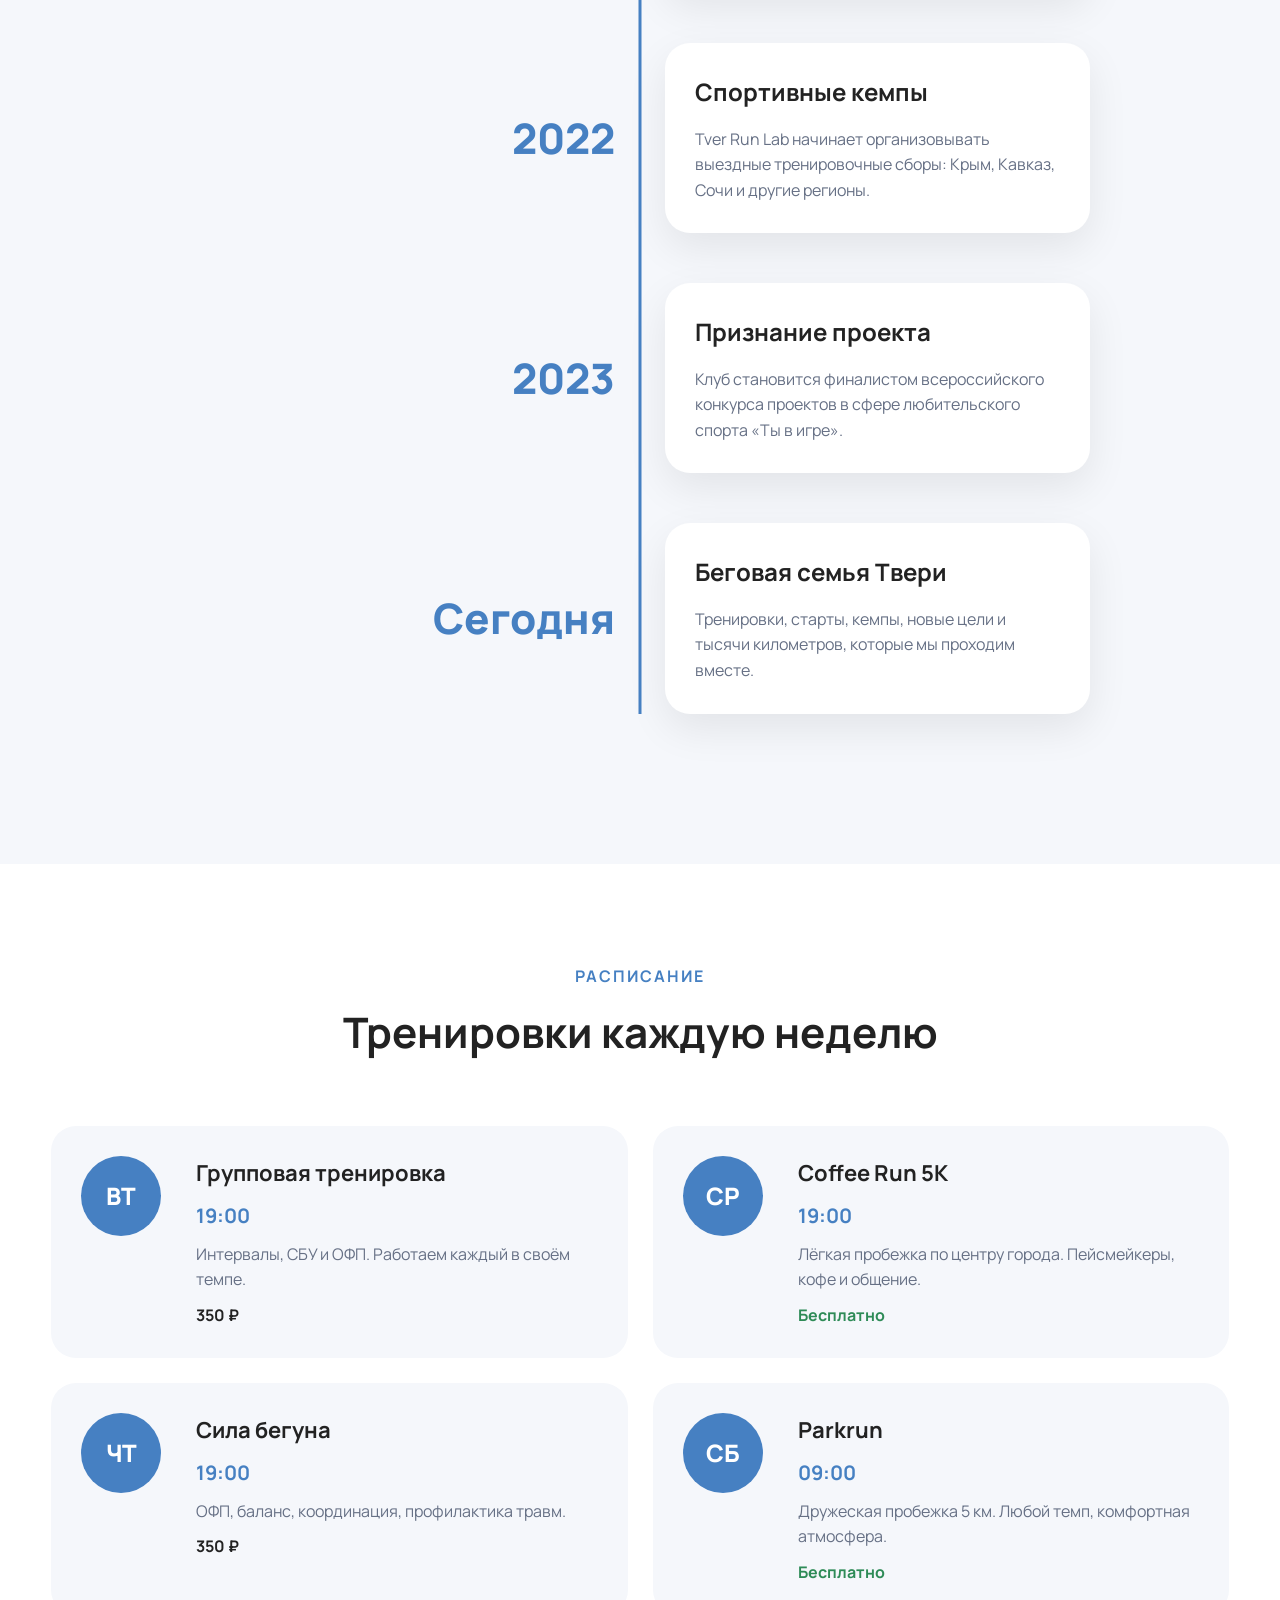
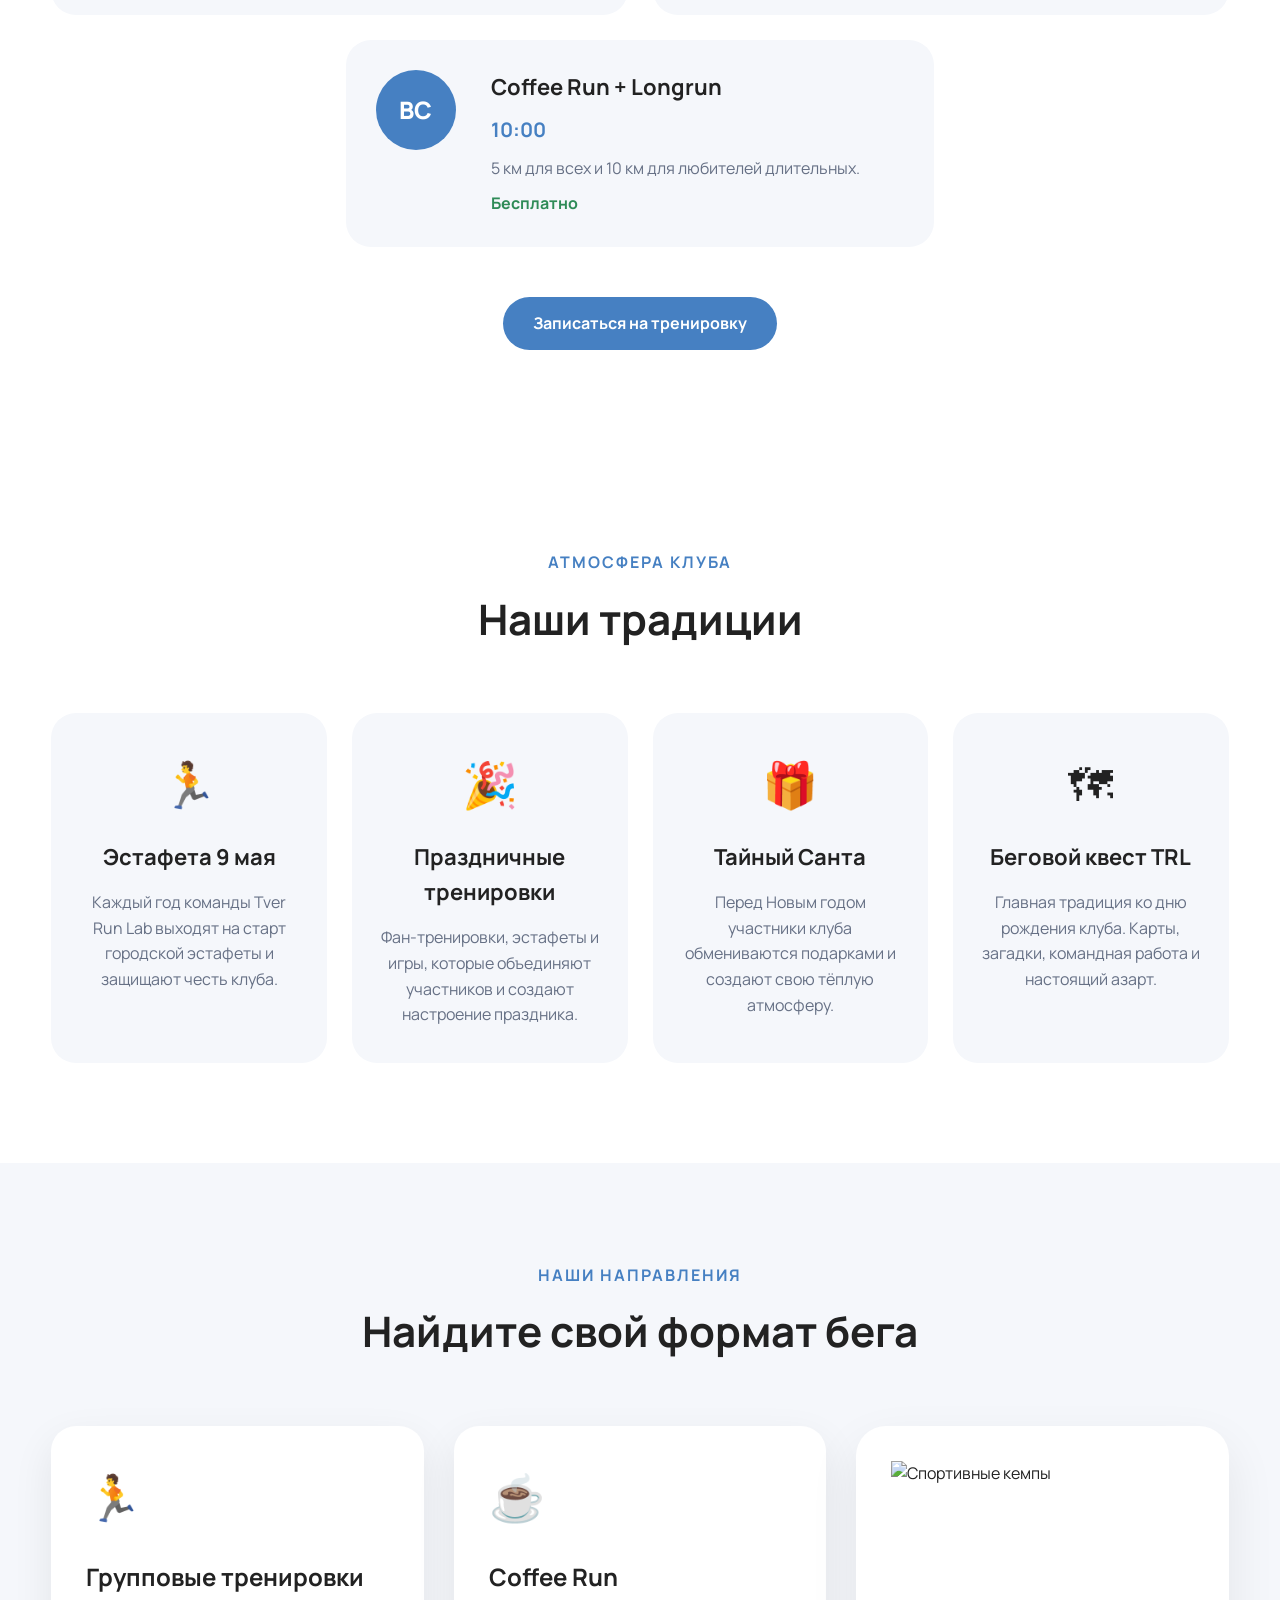
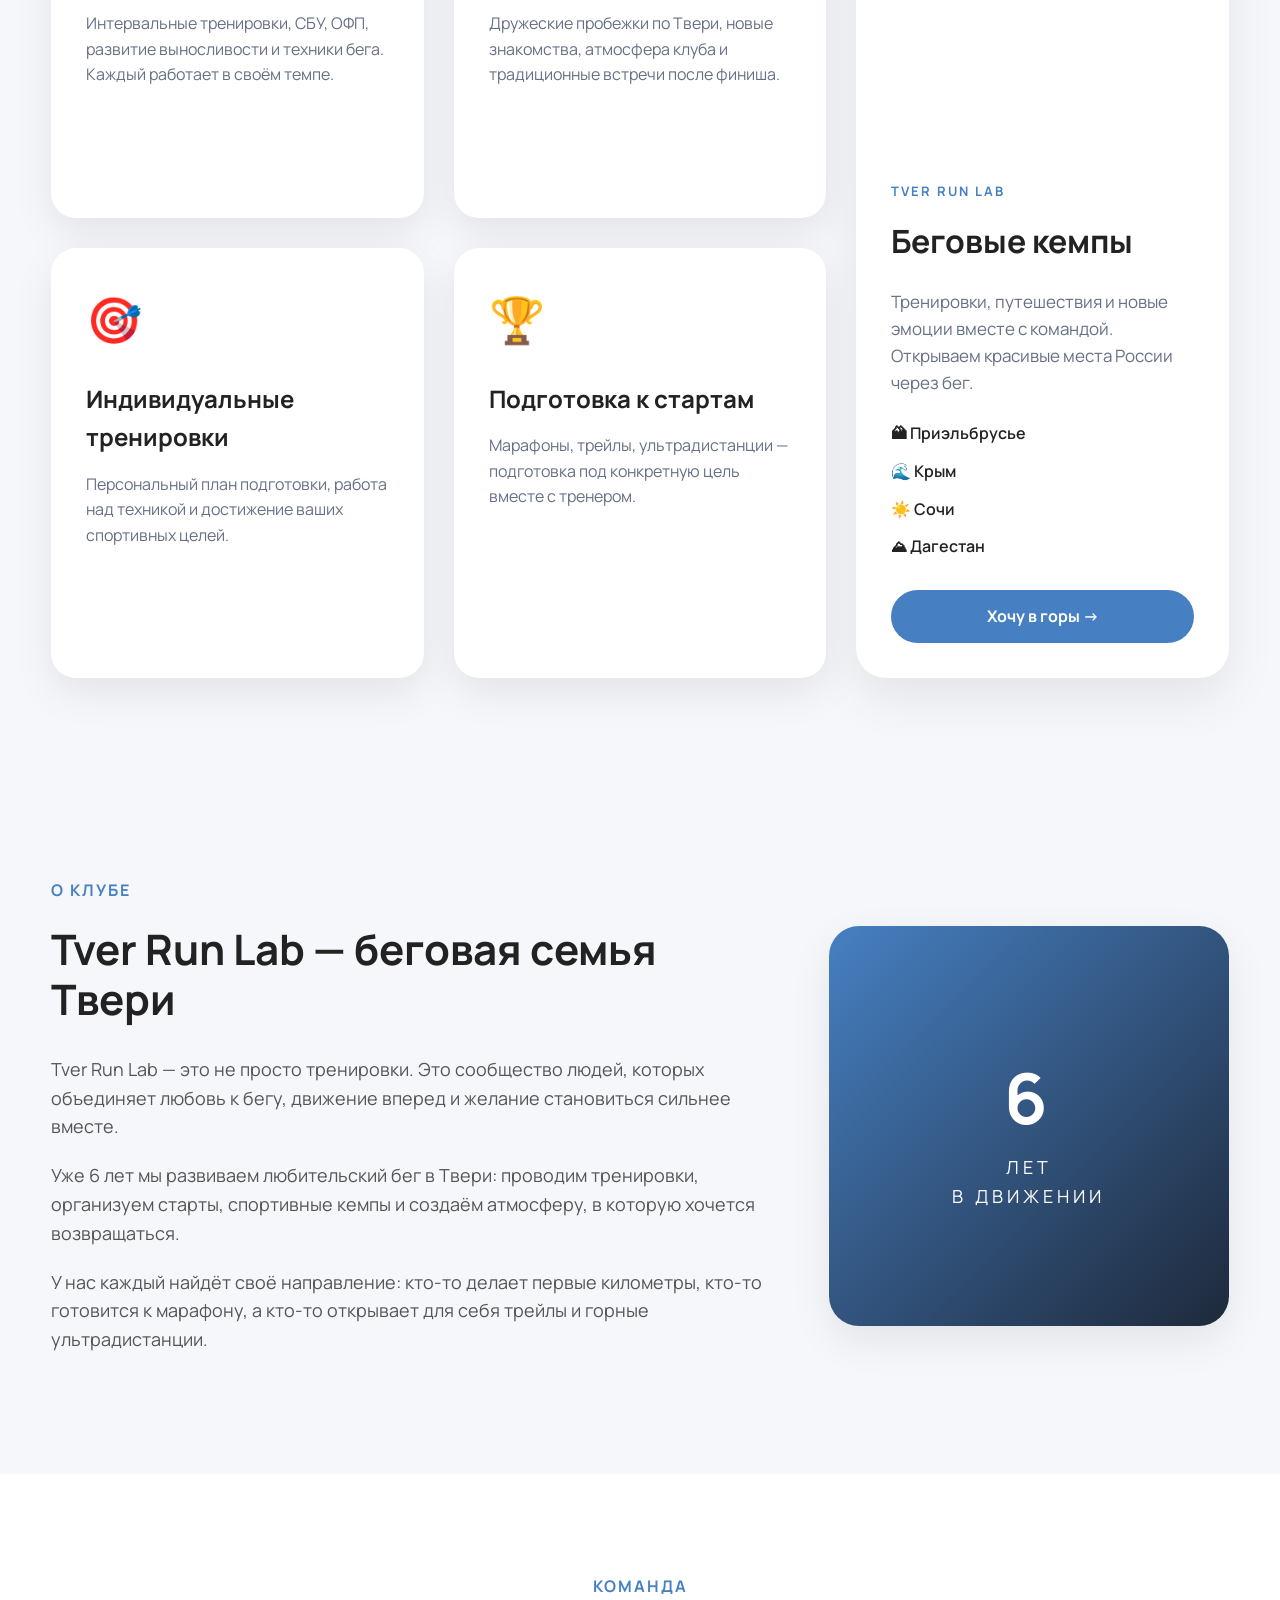
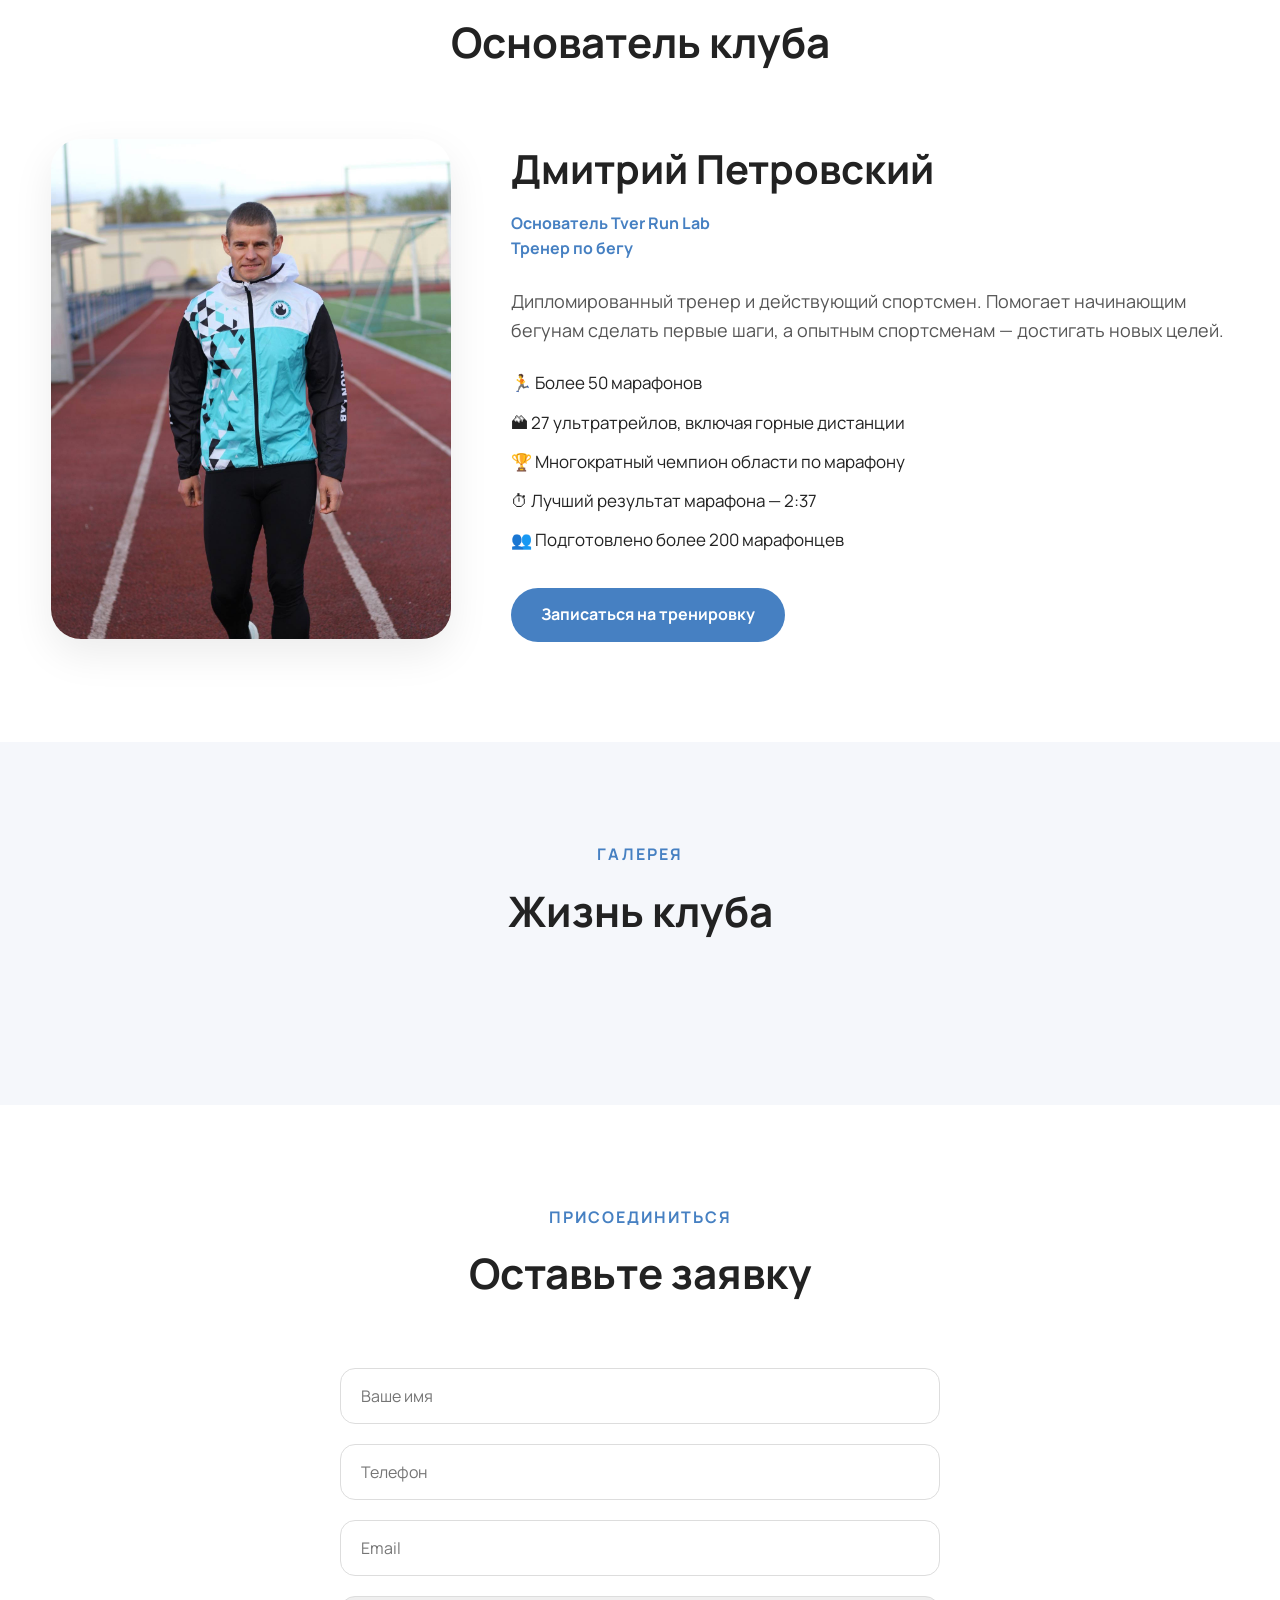
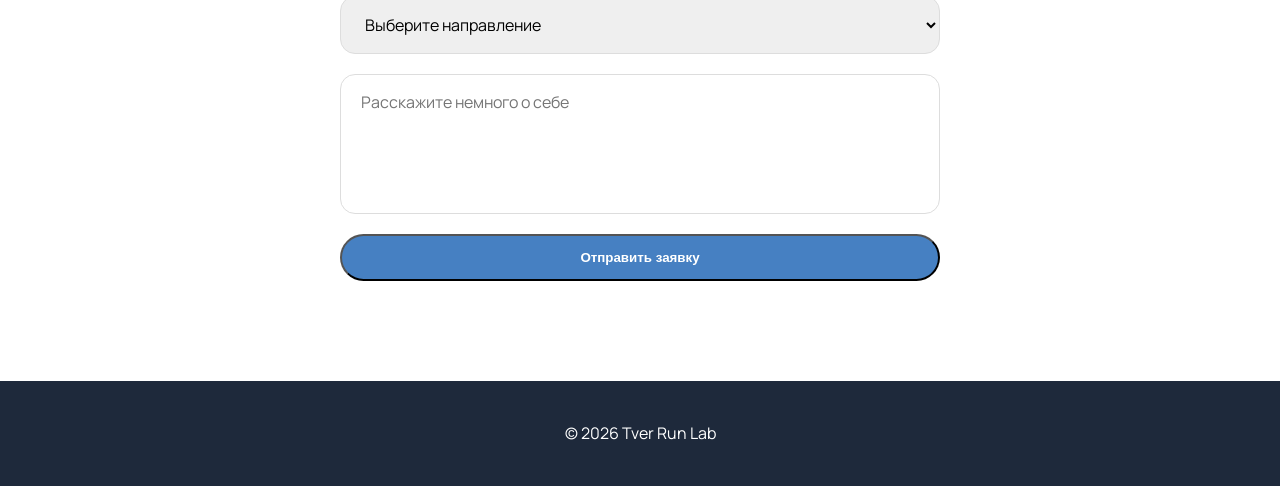
==== commit eb3c51cd: "Добавлена страница кемпов" ====
--- a/index.html
+++ b/index.html
@@ -35,6 +35,7 @@
 
                 <a href="#about">О клубе</a>
                 <a href="#directions">Направления</a>
+                <a href="#schedule">Расписание</a>
                 <a href="#coaches">Тренеры</a>
                 <a href="#gallery">Галерея</a>
                 <a href="#contacts">Контакты</a>
@@ -42,7 +43,7 @@
             </nav>
 
             <a href="#registration" class="btn btn-primary">
-                Записаться
+                Пробная тренировка
             </a>
 
         </div>
@@ -86,67 +87,10 @@
 
         </div>
      </section>
-<!-- ================= СТАТИСТИКА ================= -->
-
-<section class="stats">
-
-    <div class="container">
-
-        <div class="stats-grid">
-
-
-            <div class="stat-item">
-
-                <strong>5+</strong>
-
-                <span>
-                    лет развития клуба
-                </span>
-
-            </div>
-
-
-            <div class="stat-item">
-
-                <strong>200+</strong>
-
-                <span>
-                    участников сообщества
-                </span>
-
-            </div>
-
-
-            <div class="stat-item">
-
-                <strong>100+</strong>
-
-                <span>
-                    совместных стартов
-                </span>
-
-            </div>
-
-
-            <div class="stat-item">
-
-                <strong>20+</strong>
-
-                <span>
-                    тренировок каждый месяц
-                </span>
-
-            </div>
-
-
-        </div>
-
-    </div>
-
-</section>
-<!-- ================= ИСТОРИЯ И ДОСТИЖЕНИЯ ================= -->
-
-<section class="achievements">
+
+<!-- ================= ИСТОРИЯ КЛУБА ================= -->
+
+<section class="history">
 
     <div class="container">
 
@@ -158,106 +102,155 @@
             </span>
 
             <h2>
-                6 лет развития Tver Run Lab
+                История Tver Run Lab
             </h2>
 
         </div>
 
 
 
-        <div class="achievement-grid">
-
-
-            <div class="achievement-item">
-
-                <strong>
-                    12
-                </strong>
-
-                <span>
-                    спортивных кемпов
-                    <br>
-                    в разных регионах России
-                </span>
-
-            </div>
-
-
-
-            <div class="achievement-item">
-
-                <strong>
-                    29
-                </strong>
-
-                <span>
-                    организованных
-                    <br>
-                    офлайн и онлайн забегов
-                </span>
-
-            </div>
-
-
-
-            <div class="achievement-item">
-
-                <strong>
-                    200+
-                </strong>
-
-                <span>
-                    подготовленных
-                    <br>
-                    марафонцев
-                </span>
-
-            </div>
-
-
-
-            <div class="achievement-item">
-
-                <strong>
-                    6
-                </strong>
-
-                <span>
-                    лет создаём
-                    <br>
-                    беговое сообщество
-                </span>
-
-            </div>
-
-
-        </div>
-
-
-
-        <div class="achievement-text">
-
-
-            <p>
-                За время существования клуба мы провели
-                десятки тренировочных мероприятий, организовали
-                старты в Твери и создали традиции, которые
-                объединяют участников.
-            </p>
-
-
-            <p>
-                С 2022 года Tver Run Lab организует спортивные
-                кемпы в Крыму, Кисловодске, Приэльбрусье,
-                Сочи и Дагестане.
-            </p>
-
-
-            <p>
-                В 2023 году клуб стал финалистом всероссийского
-                конкурса проектов в сфере любительского спорта
-                «Ты в игре».
-            </p>
+        <div class="timeline">
+
+
+
+            <div class="timeline-item">
+
+
+                <div class="timeline-year">
+                    2020
+                </div>
+
+
+                <div class="timeline-content">
+
+                    <h3>
+                        Начало истории
+                    </h3>
+
+                    <p>
+                        Создание бегового сообщества,
+                        объединяющего людей с общей целью —
+                        развиваться через бег.
+                    </p>
+
+                </div>
+
+
+            </div>
+
+
+
+
+            <div class="timeline-item">
+
+
+                <div class="timeline-year">
+                    2021
+                </div>
+
+
+                <div class="timeline-content">
+
+                    <h3>
+                        Первые старты и традиции
+                    </h3>
+
+                    <p>
+                        Клуб начинает проводить совместные
+                        забеги, участвовать в соревнованиях
+                        и создавать свои традиции.
+                    </p>
+
+                </div>
+
+
+            </div>
+
+
+
+
+            <div class="timeline-item">
+
+
+                <div class="timeline-year">
+                    2022
+                </div>
+
+
+                <div class="timeline-content">
+
+                    <h3>
+                        Спортивные кемпы
+                    </h3>
+
+                    <p>
+                        Tver Run Lab начинает организовывать
+                        выездные тренировочные сборы:
+                        Крым, Кавказ, Сочи и другие регионы.
+                    </p>
+
+                </div>
+
+
+            </div>
+
+
+
+
+            <div class="timeline-item">
+
+
+                <div class="timeline-year">
+                    2023
+                </div>
+
+
+                <div class="timeline-content">
+
+                    <h3>
+                        Признание проекта
+                    </h3>
+
+                    <p>
+                        Клуб становится финалистом
+                        всероссийского конкурса проектов
+                        в сфере любительского спорта
+                        «Ты в игре».
+                    </p>
+
+                </div>
+
+
+            </div>
+
+
+
+
+            <div class="timeline-item">
+
+
+                <div class="timeline-year">
+                    Сегодня
+                </div>
+
+
+                <div class="timeline-content">
+
+                    <h3>
+                        Беговая семья Твери
+                    </h3>
+
+                    <p>
+                        Тренировки, старты, кемпы,
+                        новые цели и тысячи километров,
+                        которые мы проходим вместе.
+                    </p>
+
+                </div>
+
+
+            </div>
+
 
 
         </div>
@@ -266,7 +259,314 @@
     </div>
 
 </section>
-
+<!-- ================= РАСПИСАНИЕ ================= -->
+
+<section id="schedule" class="schedule">
+
+    <div class="container">
+
+
+        <div class="section-title">
+
+            <span>
+                Расписание
+            </span>
+
+            <h2>
+                Тренировки каждую неделю
+            </h2>
+
+        </div>
+
+
+
+        <div class="schedule-grid">
+
+
+            <article class="schedule-card">
+
+                <div class="schedule-day">
+                    ВТ
+                </div>
+
+                <div>
+
+                    <h3>
+                        Групповая тренировка
+                    </h3>
+
+                    <strong>
+                        19:00
+                    </strong>
+
+                    <p>
+                        Интервалы, СБУ и ОФП.
+                        Работаем каждый в своём темпе.
+                    </p>
+
+                    <span>
+                        350 ₽
+                    </span>
+
+                </div>
+
+            </article>
+
+
+
+            <article class="schedule-card">
+
+                <div class="schedule-day">
+                    СР
+                </div>
+
+                <div>
+
+                    <h3>
+                        Coffee Run 5K
+                    </h3>
+
+                    <strong>
+                        19:00
+                    </strong>
+
+                    <p>
+                        Лёгкая пробежка по центру города.
+                        Пейсмейкеры, кофе и общение.
+                    </p>
+
+                    <span class="free">
+                        Бесплатно
+                    </span>
+
+                </div>
+
+            </article>
+
+
+
+            <article class="schedule-card">
+
+                <div class="schedule-day">
+                    ЧТ
+                </div>
+
+                <div>
+
+                    <h3>
+                        Сила бегуна
+                    </h3>
+
+                    <strong>
+                        19:00
+                    </strong>
+
+                    <p>
+                        ОФП, баланс, координация,
+                        профилактика травм.
+                    </p>
+
+                    <span>
+                        350 ₽
+                    </span>
+
+                </div>
+
+            </article>
+
+
+
+            <article class="schedule-card">
+
+                <div class="schedule-day">
+                    СБ
+                </div>
+
+                <div>
+
+                    <h3>
+                        Parkrun
+                    </h3>
+
+                    <strong>
+                        09:00
+                    </strong>
+
+                    <p>
+                        Дружеская пробежка 5 км.
+                        Любой темп, комфортная атмосфера.
+                    </p>
+
+                    <span class="free">
+                        Бесплатно
+                    </span>
+
+                </div>
+
+            </article>
+
+
+
+            <article class="schedule-card schedule-card-wide">
+
+                <div class="schedule-day">
+                    ВС
+                </div>
+
+                <div>
+
+                    <h3>
+                        Coffee Run + Longrun
+                    </h3>
+
+                    <strong>
+                        10:00
+                    </strong>
+
+                    <p>
+                        5 км для всех и 10 км
+                        для любителей длительных.
+                    </p>
+
+                    <span class="free">
+                        Бесплатно
+                    </span>
+
+                </div>
+
+            </article>
+
+
+        </div>
+
+
+
+        <div class="schedule-button">
+
+            <a href="#registration" class="btn btn-primary">
+                Записаться на тренировку
+            </a>
+
+        </div>
+
+
+    </div>
+
+</section>
+<!-- ================= ТРАДИЦИИ ================= -->
+
+<section class="traditions">
+
+    <div class="container">
+
+
+        <div class="section-title">
+
+            <span>
+                Атмосфера клуба
+            </span>
+
+            <h2>
+                Наши традиции
+            </h2>
+
+        </div>
+
+
+
+        <div class="traditions-grid">
+
+
+
+            <article class="tradition-card">
+
+                <div class="tradition-icon">
+                    🏃
+                </div>
+
+                <h3>
+                    Эстафета 9 мая
+                </h3>
+
+                <p>
+                    Каждый год команды Tver Run Lab
+                    выходят на старт городской эстафеты
+                    и защищают честь клуба.
+                </p>
+
+            </article>
+
+
+
+
+            <article class="tradition-card">
+
+                <div class="tradition-icon">
+                    🎉
+                </div>
+
+                <h3>
+                    Праздничные тренировки
+                </h3>
+
+                <p>
+                    Фан-тренировки, эстафеты и игры,
+                    которые объединяют участников
+                    и создают настроение праздника.
+                </p>
+
+            </article>
+
+
+
+
+            <article class="tradition-card">
+
+                <div class="tradition-icon">
+                    🎁
+                </div>
+
+                <h3>
+                    Тайный Санта
+                </h3>
+
+                <p>
+                    Перед Новым годом участники клуба
+                    обмениваются подарками и создают
+                    свою тёплую атмосферу.
+                </p>
+
+            </article>
+
+
+
+
+            <article class="tradition-card">
+
+                <div class="tradition-icon">
+                    🗺
+                </div>
+
+                <h3>
+                    Беговой квест TRL
+                </h3>
+
+                <p>
+                    Главная традиция ко дню рождения клуба.
+                    Карты, загадки, командная работа
+                    и настоящий азарт.
+                </p>
+
+            </article>
+
+
+
+        </div>
+
+
+    </div>
+
+</section>
 <!-- ================= НАПРАВЛЕНИЯ ================= -->
 
 <section id="directions" class="directions section">
@@ -331,23 +631,60 @@
 
 
 
-            <article class="direction-card">
-
-                <div class="direction-icon">
-                    🏕
-                </div>
-
-                <h3>
-                    Спортивные кемпы
-                </h3>
-
-                <p>
-                    Тренировочные путешествия в красивые
-                    места России: Крым, Кавказ, Сочи
-                    и другие локации.
-                </p>
-
-            </article>
+<article class="direction-card camp-card">
+
+    <img src="assets/img/camps/camp.jpg" alt="Спортивные кемпы">
+
+
+   <div class="camp-content">
+
+
+    <span class="camp-label">
+        Tver Run Lab
+    </span>
+
+
+    <h3>
+        Беговые кемпы
+    </h3>
+
+
+    <p>
+        Тренировки, путешествия и новые эмоции
+        вместе с командой. Открываем красивые
+        места России через бег.
+    </p>
+
+
+    <ul class="camp-list">
+
+        <li>
+            🏔 Приэльбрусье
+        </li>
+
+        <li>
+            🌊 Крым
+        </li>
+
+        <li>
+            ☀️ Сочи
+        </li>
+
+        <li>
+            ⛰ Дагестан
+        </li>
+
+    </ul>
+
+
+    <a href="camps.html" class="btn btn-primary camp-button">
+        Хочу в горы →
+    </a>
+
+
+</div>
+
+</article>
 
 
 
--- a/assets/css/style.css
+++ b/assets/css/style.css
@@ -1139,4 +1139,741 @@
 
     }
 
+}
+/* =========================
+   HISTORY
+========================= */
+
+
+.history {
+
+    padding:100px 0;
+
+    background:var(--light);
+
+}
+
+
+.timeline {
+
+    max-width:900px;
+
+    margin:auto;
+
+    position:relative;
+
+}
+
+
+.timeline::before {
+
+    content:"";
+
+    position:absolute;
+
+    left:50%;
+
+    top:0;
+
+    bottom:0;
+
+    width:3px;
+
+    background:var(--primary);
+
+    transform:translateX(-50%);
+
+}
+
+
+
+.timeline-item {
+
+    display:grid;
+
+    grid-template-columns:1fr 1fr;
+
+    gap:50px;
+
+    margin-bottom:50px;
+
+    align-items:center;
+
+}
+
+
+
+.timeline-year {
+
+    font-size:42px;
+
+    font-weight:800;
+
+    color:var(--primary);
+
+    text-align:right;
+
+}
+
+
+
+.timeline-content {
+
+    background:white;
+
+    padding:30px;
+
+    border-radius:25px;
+
+    box-shadow:var(--shadow);
+
+}
+
+
+
+.timeline-content h3 {
+
+    margin-bottom:15px;
+
+    font-size:24px;
+
+}
+
+
+
+.timeline-content p {
+
+    color:var(--gray);
+
+}
+
+
+
+
+@media(max-width:900px){
+
+
+    .timeline::before {
+
+        left:15px;
+
+    }
+
+
+    .timeline-item {
+
+        grid-template-columns:1fr;
+
+        gap:15px;
+
+        padding-left:40px;
+
+    }
+
+
+    .timeline-year {
+
+        text-align:left;
+
+    }
+
+
+}
+/* =========================
+   SCHEDULE
+========================= */
+
+
+.schedule {
+
+    padding:100px 0;
+
+    background:white;
+
+}
+
+
+
+.schedule-grid {
+
+    display:grid;
+
+    grid-template-columns:repeat(2,1fr);
+
+    gap:25px;
+
+}
+
+
+
+.schedule-card {
+
+    display:grid;
+
+    grid-template-columns:90px 1fr;
+
+    gap:25px;
+
+    background:var(--light);
+
+    padding:30px;
+
+    border-radius:25px;
+
+    transition:.3s;
+
+}
+
+
+
+.schedule-card:hover {
+
+    transform:translateY(-5px);
+
+    box-shadow:var(--shadow);
+
+}
+
+
+
+.schedule-day {
+
+    height:80px;
+
+    width:80px;
+
+    border-radius:50%;
+
+    background:var(--primary);
+
+    color:white;
+
+    display:flex;
+
+    align-items:center;
+
+    justify-content:center;
+
+    font-size:24px;
+
+    font-weight:800;
+
+}
+
+
+
+.schedule-card h3 {
+
+    font-size:22px;
+
+    margin-bottom:8px;
+
+}
+
+
+
+.schedule-card strong {
+
+    color:var(--primary);
+
+    font-size:20px;
+
+}
+
+
+
+.schedule-card p {
+
+    color:var(--gray);
+
+    margin:10px 0;
+
+}
+
+
+
+.schedule-card span {
+
+    font-weight:700;
+
+}
+
+
+
+.schedule-card .free {
+
+    color:#2e8b57;
+
+}
+
+
+
+.schedule-button {
+
+    text-align:center;
+
+    margin-top:50px;
+
+}
+
+
+
+@media(max-width:900px){
+
+
+    .schedule-grid {
+
+        grid-template-columns:1fr;
+
+    }
+
+
+}
+
+
+@media(max-width:500px){
+
+
+    .schedule-card {
+
+        grid-template-columns:1fr;
+
+    }
+
+
+}
+/* воскресная тренировка по центру */
+
+.schedule-card-wide {
+
+    grid-column:1 / -1;
+
+    width:50%;
+
+    margin:0 auto;
+
+}
+.header .btn-primary {
+    box-shadow: 0 8px 20px rgba(70,128,194,.25);
+}
+
+.header .btn-primary:hover {
+    transform: translateY(-2px);
+}
+/* =========================
+   TRADITIONS
+========================= */
+
+
+.traditions {
+
+    padding:100px 0;
+
+    background:white;
+
+}
+
+
+
+.traditions-grid {
+
+    display:grid;
+
+    grid-template-columns:repeat(4,1fr);
+
+    gap:25px;
+
+}
+
+
+
+.tradition-card {
+
+    background:var(--light);
+
+    padding:35px 25px;
+
+    border-radius:25px;
+
+    text-align:center;
+
+    transition:.3s;
+
+}
+
+
+
+.tradition-card:hover {
+
+    transform:translateY(-8px);
+
+    box-shadow:var(--shadow);
+
+}
+
+
+
+.tradition-icon {
+
+    font-size:45px;
+
+    margin-bottom:20px;
+
+}
+
+
+
+.tradition-card h3 {
+
+    font-size:22px;
+
+    margin-bottom:15px;
+
+}
+
+
+
+.tradition-card p {
+
+    color:var(--gray);
+
+}
+
+
+
+@media(max-width:900px){
+
+
+    .traditions-grid {
+
+        grid-template-columns:repeat(2,1fr);
+
+    }
+
+}
+
+
+
+@media(max-width:600px){
+
+
+    .traditions-grid {
+
+        grid-template-columns:1fr;
+
+    }
+
+}
+.camp-card {
+
+    grid-row: span 2;
+
+}
+/* =========================
+   CAMP CARD CONTENT
+========================= */
+
+
+.camp-label {
+
+    display:block;
+
+    color:var(--primary);
+
+    font-weight:700;
+
+    text-transform:uppercase;
+
+    letter-spacing:2px;
+
+    font-size:13px;
+
+    margin-bottom:15px;
+
+}
+
+
+.camp-content h3 {
+
+    font-size:32px;
+
+    margin-bottom:20px;
+
+}
+
+
+.camp-content p {
+
+    color:var(--gray);
+
+    font-size:17px;
+
+    margin-bottom:25px;
+
+}
+
+
+.camp-list {
+
+    list-style:none;
+
+    padding:0;
+
+    margin-bottom:30px;
+
+}
+
+
+.camp-list li {
+
+    margin-bottom:12px;
+
+    font-weight:600;
+
+}
+
+
+.camp-button {
+
+    width:100%;
+
+}
+/* =========================
+   CAMP FEATURES
+========================= */
+
+
+.camp-features {
+
+    display:grid;
+
+    grid-template-columns:repeat(3,1fr);
+
+    gap:30px;
+
+    margin-top:50px;
+
+}
+
+
+.camp-features div {
+
+    background:white;
+
+    padding:35px;
+
+    border-radius:25px;
+
+    text-align:center;
+
+    box-shadow:var(--shadow);
+    
+
+}
+
+
+.camp-features strong {
+
+    font-size:40px;
+
+}
+
+
+.camp-features h3 {
+
+    margin:15px 0;
+
+}
+
+
+.camp-features p {
+
+    color:var(--gray);
+
+}
+
+
+
+@media(max-width:900px){
+
+    .camp-features {
+
+        grid-template-columns:1fr;
+
+    }
+
+}
+/* =========================
+   CAMPS VISUAL STYLE
+========================= */
+
+
+.camp-grid {
+
+    display:grid;
+
+    grid-template-columns:repeat(2,1fr);
+
+    gap:35px;
+
+    margin-top:50px;
+
+}
+
+
+
+.camp-card {
+
+    background:white;
+
+    border-radius:30px;
+
+    overflow:hidden;
+
+    box-shadow:0 20px 50px rgba(0,0,0,.08);
+
+    transition:.35s;
+
+}
+
+
+
+.camp-card:hover {
+
+    transform:translateY(-10px);
+
+}
+
+
+
+.camp-card img {
+
+    width:100%;
+
+    height:320px;
+
+    object-fit:cover;
+
+}
+
+
+
+.camp-card-content {
+
+    padding:35px;
+
+}
+
+
+
+.camp-card-content span {
+
+    display:inline-block;
+
+    background:var(--primary);
+
+    color:white;
+
+    padding:7px 16px;
+
+    border-radius:30px;
+
+    font-size:14px;
+
+    font-weight:700;
+
+}
+
+
+
+.camp-card-content h3 {
+
+    font-size:32px;
+
+    margin:20px 0 15px;
+
+}
+
+
+
+.camp-card-content p {
+
+    color:var(--gray);
+
+    font-size:17px;
+
+    line-height:1.7;
+
+}
+
+
+
+.camp-card-content a {
+
+    display:inline-flex;
+
+    margin-top:25px;
+
+    padding:14px 25px;
+
+    background:var(--primary);
+
+    color:white;
+
+    border-radius:40px;
+
+    font-weight:700;
+
+    transition:.3s;
+
+}
+
+
+
+.camp-card-content a:hover {
+
+    background:var(--primary-dark);
+
+}
+
+
+/* архив */
+
+
+.archive .camp-card {
+
+    opacity:.65;
+
+    filter:grayscale(40%);
+
+}
+
+
+
+.archive .camp-card:hover {
+
+    opacity:1;
+
+    filter:none;
+
+}
+
+
+
+.archive .camp-card img {
+
+    height:250px;
+
+}
+
+
+
+@media(max-width:900px){
+
+    .camp-grid {
+
+        grid-template-columns:1fr;
+
+    }
+
 }
